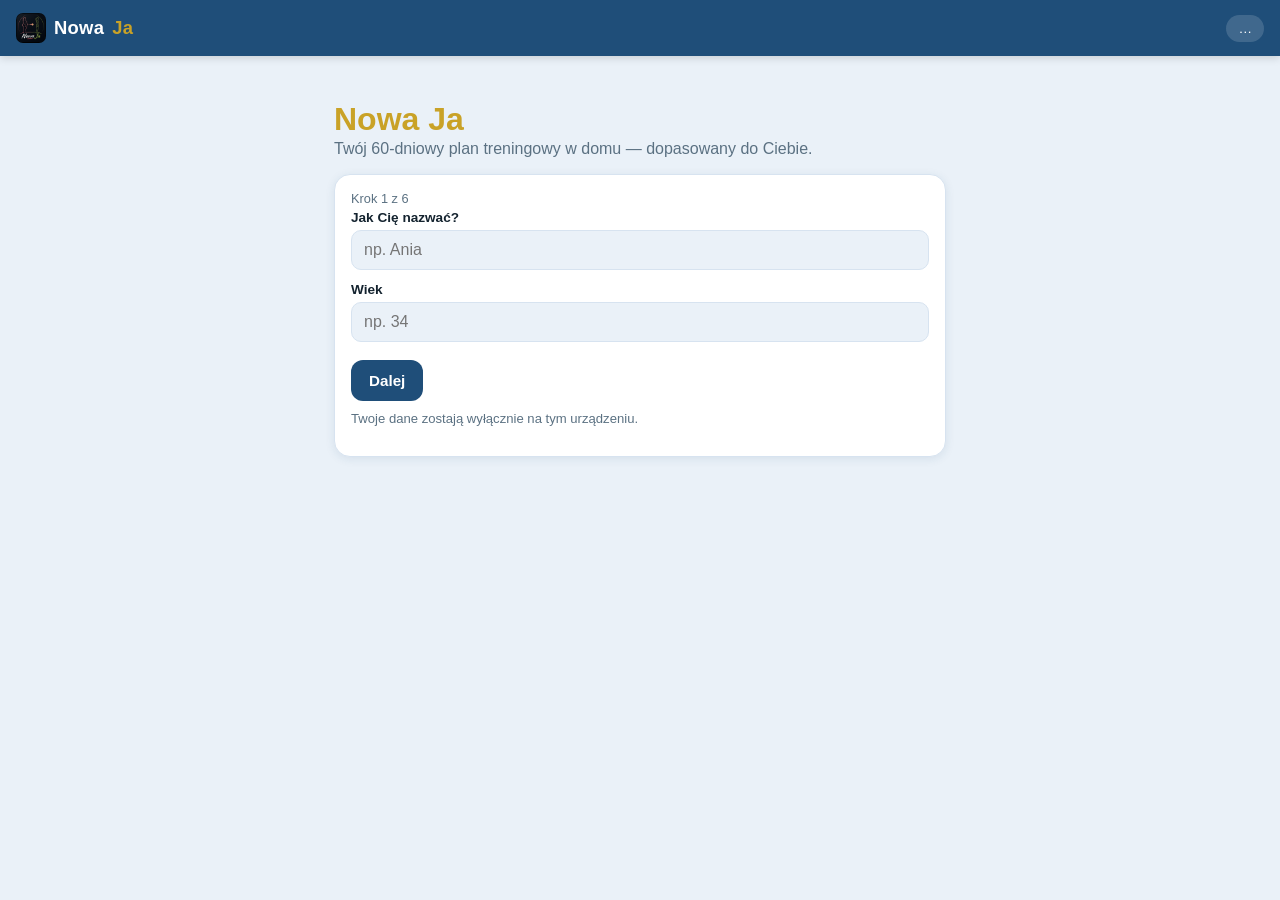
==== app.html @ 63089684 "Show the actual logo image in headers/footer, not just text The logo generated a few rounds ago only" ====
<!DOCTYPE html>
<html lang="pl">
<head>
<meta charset="UTF-8">
<meta name="viewport" content="width=device-width, initial-scale=1, viewport-fit=cover, maximum-scale=1">
<script async src="https://pagead2.googlesyndication.com/pagead/js/adsbygoogle.js?client=ca-pub-1199802338847388" crossorigin="anonymous"></script>
<title>Nowa Ja — 60-dniowy plan treningowy</title>
<meta name="description" content="Interaktywny 60-dniowy program treningowy w domu, z infografikami i wideo instruktażowym.">
<meta name="robots" content="noindex, follow">
<link rel="canonical" href="https://nowa-ja.vercel.app/">
<meta name="theme-color" content="#1F4E79">
<link rel="manifest" href="manifest.webmanifest">
<link rel="icon" type="image/png" sizes="32x32" href="icons/favicon-32.png">
<link rel="icon" type="image/png" sizes="192x192" href="icons/icon-192.png">
<link rel="apple-touch-icon" href="icons/apple-touch-icon.png">
<meta name="apple-mobile-web-app-capable" content="yes">
<meta name="apple-mobile-web-app-status-bar-style" content="black-translucent">
<meta name="apple-mobile-web-app-title" content="Nowa Ja">

<meta property="og:type" content="website">
<meta property="og:site_name" content="Nowa Ja">
<meta property="og:locale" content="pl_PL">
<meta property="og:url" content="https://nowa-ja.vercel.app/app.html">
<meta property="og:title" content="Nowa Ja — 60-dniowy plan treningowy">
<meta property="og:description" content="Interaktywny 60-dniowy program treningowy w domu, z infografikami i wideo instruktażowym.">
<meta property="og:image" content="https://nowa-ja.vercel.app/assets/og-image.png">
<meta property="og:image:width" content="1200">
<meta property="og:image:height" content="630">
<meta name="twitter:card" content="summary_large_image">
<meta name="twitter:image" content="https://nowa-ja.vercel.app/assets/og-image.png">

<link rel="stylesheet" href="css/styles.css">
</head>
<body>
<header id="app-header">
  <a href="#/today" class="brand"><img src="icons/icon-192.png" alt="" class="brand-logo">Nowa <span>Ja</span></a>
  <a href="#/settings" class="header-profile" id="active-profile-name">…</a>
</header>

<main id="app"></main>

<nav id="nav">
  <a href="#/today" data-route="today"><span class="nav-icon">🏠</span><span>Dziś</span></a>
  <a href="#/schedule" data-route="schedule"><span class="nav-icon">📅</span><span>Plan</span></a>
  <a href="#/library" data-route="library"><span class="nav-icon">📚</span><span>Ćwiczenia</span></a>
  <a href="#/progress" data-route="progress"><span class="nav-icon">📈</span><span>Postępy</span></a>
  <a href="#/more" data-route="more"><span class="nav-icon">⚙️</span><span>Więcej</span></a>
</nav>

<div id="timer-modal" class="modal-overlay" hidden>
  <div class="modal card timer-card">
    <p id="timer-label" class="muted"></p>
    <div id="timer-display">0:00</div>
    <button type="button" id="timer-close-btn" class="btn primary">Zamknij</button>
  </div>
</div>

<script src="js/media.js"></script>
<script src="js/store.js"></script>
<script src="js/voice.js"></script>
<script src="js/music.js"></script>
<script src="js/workout.js"></script>
<script src="data/content.js"></script>
<script src="js/app.js"></script>
<script>
  window.va = window.va || function () { (window.vaq = window.vaq || []).push(arguments); };
</script>
<script defer src="/_vercel/insights/script.js"></script>
</body>
</html>
---- css/styles.css ----
:root {
  --navy: #1F4E79;
  --navy-dark: #163a5c;
  --gold: #C9A227;
  --bg: #EAF1F8;
  --surface: #ffffff;
  --border: #D7E3F0;
  --text: #14232f;
  --text-muted: #5b7182;
  --danger: #c0392b;
  --success: #2f8f4e;
  --radius: 16px;
  --shadow: 0 2px 10px rgba(31, 78, 121, 0.10);
  color-scheme: light;
}

[data-theme="dark"] {
  --bg: #0f1a24;
  --surface: #16232f;
  --border: #223244;
  --text: #eaf1f8;
  --text-muted: #9db1c2;
  --navy: #4d8fc7;
  --navy-dark: #6ea8d8;
  --shadow: 0 2px 10px rgba(0, 0, 0, 0.35);
  color-scheme: dark;
}

@media (prefers-color-scheme: dark) {
  [data-theme="auto"] {
    --bg: #0f1a24;
    --surface: #16232f;
    --border: #223244;
    --text: #eaf1f8;
    --text-muted: #9db1c2;
    --navy: #4d8fc7;
    --navy-dark: #6ea8d8;
    --shadow: 0 2px 10px rgba(0, 0, 0, 0.35);
    color-scheme: dark;
  }
}

* { box-sizing: border-box; }
[hidden] { display: none !important; }

html, body {
  margin: 0;
  padding: 0;
  background: var(--bg);
  color: var(--text);
  font-family: -apple-system, BlinkMacSystemFont, "Segoe UI", Roboto, Inter, sans-serif;
  -webkit-tap-highlight-color: transparent;
  max-width: 100%;
  overflow-x: hidden;
}

body {
  padding-top: calc(56px + env(safe-area-inset-top));
  padding-bottom: calc(64px + env(safe-area-inset-bottom));
  min-height: 100vh;
}

a { color: inherit; text-decoration: none; }

#app-header {
  position: fixed;
  top: 0; left: 0; right: 0;
  height: calc(56px + env(safe-area-inset-top));
  padding-top: env(safe-area-inset-top);
  background: var(--navy);
  color: #fff;
  display: flex;
  align-items: center;
  justify-content: space-between;
  padding-left: 16px;
  padding-right: 16px;
  z-index: 20;
  box-shadow: 0 2px 8px rgba(0,0,0,0.15);
}

.brand { display: inline-flex; align-items: center; gap: 8px; font-weight: 800; font-size: 1.15rem; letter-spacing: 0.3px; }
.brand span { color: var(--gold); }
.brand-logo { width: 30px; height: 30px; border-radius: 7px; display: block; }

.header-profile {
  font-size: 0.85rem;
  background: rgba(255,255,255,0.15);
  padding: 6px 12px;
  border-radius: 999px;
  max-width: 40vw;
  overflow: hidden;
  text-overflow: ellipsis;
  white-space: nowrap;
}

#app {
  max-width: 640px;
  margin: 0 auto;
  padding: 14px 14px 24px;
}

#nav {
  position: fixed;
  bottom: 0; left: 0; right: 0;
  height: calc(64px + env(safe-area-inset-bottom));
  padding-bottom: env(safe-area-inset-bottom);
  background: var(--surface);
  border-top: 1px solid var(--border);
  display: flex;
  z-index: 20;
}

#nav a {
  flex: 1;
  min-width: 0;
  display: flex;
  flex-direction: column;
  align-items: center;
  justify-content: center;
  gap: 2px;
  font-size: 0.7rem;
  color: var(--text-muted);
}

#nav a.active { color: var(--navy); font-weight: 700; }
[data-theme="dark"] #nav a.active,
[data-theme="auto"] #nav a.active { color: var(--gold); }
.nav-icon { font-size: 1.25rem; }

.card {
  background: var(--surface);
  border: 1px solid var(--border);
  border-radius: var(--radius);
  padding: 16px;
  margin-bottom: 14px;
  box-shadow: var(--shadow);
}

.card h2, .card h3 { margin-top: 0; }
.page-title { margin: 6px 0 14px; }

.hero h2 { margin: 8px 0 4px; }
.hero-top { display: flex; gap: 8px; flex-wrap: wrap; margin-bottom: 6px; }

.pill {
  display: inline-block;
  background: var(--navy);
  color: #fff;
  font-size: 0.72rem;
  font-weight: 700;
  padding: 4px 10px;
  border-radius: 999px;
}

.pill-outline {
  background: transparent;
  border: 1px solid var(--navy);
  color: var(--navy);
}
[data-theme="dark"] .pill-outline, [data-theme="auto"] .pill-outline { color: var(--gold); border-color: var(--gold); }

.muted { color: var(--text-muted); }
.small { font-size: 0.82rem; }
.tight { margin: 4px 0; padding-left: 18px; }

.done-badge { color: var(--success); font-weight: 700; margin: 8px 0; }

.btn {
  display: inline-flex;
  align-items: center;
  justify-content: center;
  gap: 6px;
  border: none;
  border-radius: 12px;
  padding: 12px 18px;
  font-size: 0.95rem;
  font-weight: 700;
  cursor: pointer;
  background: var(--border);
  color: var(--text);
}
.btn.primary { background: var(--navy); color: #fff; }
.btn.secondary { background: var(--gold); color: #2a2205; }
.btn.ghost { background: transparent; border: 1px solid var(--border); }
.btn.danger { background: var(--danger); color: #fff; }
.btn.small { padding: 8px 14px; font-size: 0.85rem; }
.btn.tiny { padding: 5px 10px; font-size: 0.75rem; }
.btn.big { width: 100%; padding: 14px; font-size: 1.05rem; margin-top: 10px; }
.btn-row { display: flex; gap: 10px; flex-wrap: wrap; }

.sticky-bottom { position: sticky; bottom: calc(76px + env(safe-area-inset-bottom)); width: 100%; margin-top: 6px; }

.link { color: var(--navy); font-weight: 600; }
[data-theme="dark"] .link, [data-theme="auto"] .link { color: var(--gold); }
.back { display: inline-block; margin-bottom: 10px; }

.progress-mini-row { display: flex; align-items: center; gap: 10px; margin-bottom: 6px; }
.progress-bar { flex: 1; height: 10px; border-radius: 999px; background: var(--border); overflow: hidden; }
.progress-bar-fill { height: 100%; background: linear-gradient(90deg, var(--navy), var(--gold)); }

.quick-links { display: grid; grid-template-columns: repeat(3, 1fr); gap: 10px; margin-top: 4px; }
.quick-link {
  background: var(--surface);
  border: 1px solid var(--border);
  border-radius: var(--radius);
  padding: 14px 6px;
  text-align: center;
  font-size: 0.78rem;
  font-weight: 600;
  box-shadow: var(--shadow);
  min-width: 0;
  overflow-wrap: break-word;
}
.qi { display: block; font-size: 1.4rem; margin-bottom: 4px; }

.onboard { padding-top: 10px; }
.onboard h1 { color: var(--navy); margin-bottom: 2px; }
[data-theme="dark"] .onboard h1, [data-theme="auto"] .onboard h1 { color: var(--gold); }
.tagline { color: var(--text-muted); margin-top: 0; }

.form label { display: block; font-size: 0.85rem; font-weight: 600; margin-bottom: 12px; }
.form input, .form select { width: 100%; margin-top: 5px; padding: 10px 12px; border-radius: 10px; border: 1px solid var(--border); background: var(--bg); color: var(--text); font-size: 1rem; }
.row2 { display: grid; grid-template-columns: 1fr 1fr; gap: 10px; }
.form-inline { display: flex; gap: 8px; align-items: center; margin-bottom: 10px; }
.form-inline input { padding: 9px 10px; border-radius: 10px; border: 1px solid var(--border); background: var(--bg); color: var(--text); }
.form-inline input[type=number] { width: 90px; }

/* Chip-styled radio/checkbox groups (onboarding): native input hidden, label is the visible chip. */
.chip-choice { display: inline-flex; }
.chip-choice input { position: absolute; opacity: 0; width: 1px; height: 1px; }
.chip-choice label {
  border: 1px solid var(--navy);
  background: transparent;
  color: var(--navy);
  border-radius: 999px;
  padding: 8px 14px;
  font-size: 0.85rem;
  font-weight: 600;
  cursor: pointer;
  display: inline-block;
  -webkit-user-select: none;
  user-select: none;
}
[data-theme="dark"] .chip-choice label, [data-theme="auto"] .chip-choice label { border-color: var(--gold); color: var(--gold); }
.chip-choice input:checked + label { background: var(--navy); color: #fff; }
[data-theme="dark"] .chip-choice input:checked + label, [data-theme="auto"] .chip-choice input:checked + label { background: var(--gold); color: #2a2205; }
.chip-choice input:focus-visible + label { outline: 2px solid var(--navy); outline-offset: 2px; }
.chip-group { display: flex; flex-wrap: wrap; gap: 8px; margin: 6px 0 4px; }

.onboard-step-label { font-size: 0.8rem; color: var(--text-muted); margin-bottom: 4px; }
.onboard-field-label { font-weight: 700; font-size: 0.9rem; margin: 14px 0 2px; display: block; }
.onboard-nav { display: flex; justify-content: space-between; gap: 10px; margin-top: 18px; }
.consent-box { border-left: 4px solid var(--gold); background: var(--bg); border-radius: 10px; padding: 14px; margin: 10px 0; }

/* Workout ("Trening teraz") full-screen mode */
.workout-root { display: flex; flex-direction: column; min-height: calc(100vh - 56px - env(safe-area-inset-top)); padding: 6px 4px 20px; }
.workout-header { display: flex; align-items: center; justify-content: space-between; padding: 6px 4px 12px; }
.workout-header-actions { display: flex; gap: 8px; }
.icon-btn { background: var(--surface); border: 1px solid var(--border); border-radius: 999px; width: 40px; height: 40px; font-size: 1.1rem; cursor: pointer; color: var(--text); }
.workout-track-label { text-align: center; margin: -4px 0 6px; cursor: pointer; }
.workout-center { flex: 1; display: flex; flex-direction: column; align-items: center; justify-content: center; text-align: center; padding: 20px 10px; }
.workout-step-label { font-weight: 800; font-size: 1.1rem; letter-spacing: 0.5px; margin: 0; }
.workout-exercise-name { margin: 10px 0 20px; font-size: 1.6rem; }
.workout-timer { font-size: 4.4rem; font-weight: 800; color: var(--navy); font-variant-numeric: tabular-nums; line-height: 1; }
[data-theme="dark"] .workout-timer, [data-theme="auto"] .workout-timer { color: var(--gold); }
.workout-rest-label { font-weight: 700; color: var(--navy); font-size: 1.1rem; margin-bottom: 8px; }
[data-theme="dark"] .workout-rest-label, [data-theme="auto"] .workout-rest-label { color: var(--gold); }
.workout-reps { font-size: 2rem; font-weight: 800; margin: 0; }
.workout-set-label { font-weight: 700; margin-top: 16px; }
.workout-controls { display: flex; flex-direction: column; gap: 10px; padding: 0 6px; }
.pain-report-link {
  background: none; border: none; color: var(--text-muted); font-size: 0.8rem;
  text-align: center; padding: 6px; cursor: pointer; text-decoration: underline;
}
.pain-report-link:disabled { text-decoration: none; opacity: 0.7; cursor: default; }
.pain-suggestion {
  display: flex; flex-direction: column; gap: 8px; align-items: center;
  background: var(--bg); border: 1px solid var(--gold); border-radius: 10px;
  padding: 10px 14px; margin-bottom: 16px; font-size: 0.85rem; text-align: center;
}
.btn.ghost.active { background: var(--navy); color: #fff; }

/* Simple on/off switch (reminders, voice narrator toggles) */
.switch { position: relative; display: inline-block; width: 44px; height: 26px; flex-shrink: 0; }
.switch input { position: absolute; opacity: 0; width: 100%; height: 100%; margin: 0; cursor: pointer; z-index: 1; }
.switch-track { position: absolute; inset: 0; background: var(--border); border-radius: 999px; transition: background 0.15s; }
.switch-track::after { content: ''; position: absolute; top: 3px; left: 3px; width: 20px; height: 20px; border-radius: 50%; background: #fff; box-shadow: 0 1px 2px rgba(0,0,0,0.3); transition: transform 0.15s; }
.switch input:checked + .switch-track { background: var(--navy); }
[data-theme="dark"] .switch input:checked + .switch-track, [data-theme="auto"] .switch input:checked + .switch-track { background: var(--gold); }
.switch input:checked + .switch-track::after { transform: translateX(18px); }

.reminder-banner {
  position: fixed;
  top: calc(56px + env(safe-area-inset-top) + 10px);
  left: 14px; right: 14px;
  z-index: 30;
  background: var(--navy);
  color: #fff;
  border-radius: 12px;
  padding: 12px 14px;
  display: flex;
  align-items: center;
  justify-content: space-between;
  gap: 10px;
  box-shadow: 0 4px 16px rgba(0,0,0,0.25);
  font-size: 0.88rem;
}
.reminder-banner button { background: transparent; border: none; color: #fff; font-size: 1rem; cursor: pointer; }

.install-banner {
  position: fixed;
  left: 14px; right: 14px;
  bottom: calc(64px + env(safe-area-inset-bottom) + 10px);
  z-index: 30;
  background: var(--surface);
  border: 1px solid var(--border);
  color: var(--text);
  border-radius: 12px;
  padding: 12px 14px;
  display: flex;
  align-items: center;
  justify-content: space-between;
  gap: 10px;
  box-shadow: 0 4px 16px rgba(0,0,0,0.25);
  font-size: 0.85rem;
}
.install-banner-actions { display: flex; align-items: center; gap: 6px; flex-shrink: 0; }
.install-banner .icon-btn { width: 30px; height: 30px; font-size: 0.9rem; }

/* Zdjęcia sylwetki + suwak porównania przed/po */
.photo-grid { display: grid; grid-template-columns: repeat(3, 1fr); gap: 8px; }
.photo-thumb { position: relative; aspect-ratio: 3/4; border-radius: 10px; overflow: hidden; background: var(--bg); }
.photo-thumb img { width: 100%; height: 100%; object-fit: cover; display: block; }
.photo-thumb-date {
  position: absolute; left: 4px; bottom: 4px; background: rgba(0,0,0,0.6); color: #fff;
  font-size: 0.62rem; padding: 2px 5px; border-radius: 6px;
}
.photo-thumb-remove {
  position: absolute; top: 4px; right: 4px; width: 20px; height: 20px; border-radius: 50%;
  background: rgba(0,0,0,0.6); color: #fff; border: none; font-size: 0.7rem; cursor: pointer;
  display: flex; align-items: center; justify-content: center;
}

.compare-slider {
  position: relative; width: 100%; aspect-ratio: 3/4; max-height: 420px;
  border-radius: 12px; overflow: hidden; background: var(--bg);
  -webkit-user-select: none; user-select: none;
}
.compare-img-back, .compare-img-front { width: 100%; height: 100%; object-fit: cover; display: block; }
.compare-img-back { position: absolute; inset: 0; }
.compare-img-front-wrap { position: absolute; inset: 0; width: 50%; overflow: hidden; border-right: 2px solid #fff; }
.compare-img-front-wrap img { width: 100%; height: 100%; object-fit: cover; }
.compare-handle {
  position: absolute; top: 50%; left: 50%; width: 34px; height: 34px; border-radius: 50%;
  background: #fff; transform: translate(-50%, -50%); box-shadow: 0 2px 8px rgba(0,0,0,0.3);
  pointer-events: none; display: flex; align-items: center; justify-content: center;
}
.compare-handle::before { content: '↔'; font-size: 1rem; color: var(--navy); }

.exercise-list { list-style: none; margin: 0 0 14px; padding: 0; }
.exercise-row {
  display: flex;
  align-items: center;
  gap: 8px;
  background: var(--surface);
  border: 1px solid var(--border);
  border-radius: 12px;
  margin-bottom: 8px;
  padding: 4px 10px 4px 4px;
  box-shadow: var(--shadow);
}
.exercise-row.checked { opacity: 0.6; }
.exercise-row.checked .ex-name { text-decoration: line-through; }

.check { position: relative; width: 40px; height: 40px; display: flex; align-items: center; justify-content: center; flex-shrink: 0; }
.check input { position: absolute; opacity: 0; width: 40px; height: 40px; margin: 0; cursor: pointer; }
.checkmark { width: 22px; height: 22px; border-radius: 7px; border: 2px solid var(--navy); display: block; }
.check input:checked + .checkmark { background: var(--navy); position: relative; }
.check input:checked + .checkmark::after { content: '✓'; color: #fff; position: absolute; inset: 0; display: flex; align-items: center; justify-content: center; font-size: 14px; }

.exercise-row-body { flex: 1; display: flex; align-items: center; gap: 10px; padding: 10px 4px; min-width: 0; }
.ex-num { background: var(--bg); border-radius: 8px; min-width: 24px; text-align: center; font-weight: 700; font-size: 0.8rem; padding: 3px 6px; }
.ex-info { flex: 1; min-width: 0; display: flex; flex-direction: column; }
.ex-name { font-weight: 600; overflow: hidden; text-overflow: ellipsis; white-space: nowrap; }
.ex-reps { font-size: 0.78rem; }
.chev { color: var(--text-muted); font-size: 1.3rem; }

.rest-card { text-align: center; }

.timer-row { display: flex; gap: 8px; flex-wrap: wrap; margin-top: 8px; }
.chip {
  border: 1px solid var(--navy);
  background: transparent;
  color: var(--navy);
  border-radius: 999px;
  padding: 7px 13px;
  font-size: 0.82rem;
  font-weight: 600;
  cursor: pointer;
}
[data-theme="dark"] .chip, [data-theme="auto"] .chip { border-color: var(--gold); color: var(--gold); }
.chip.active { background: var(--navy); color: #fff; }
[data-theme="dark"] .chip.active, [data-theme="auto"] .chip.active { background: var(--gold); color: #2a2205; }
.chip-row { display: flex; gap: 8px; flex-wrap: wrap; margin-top: 8px; }

.details-warmup summary { cursor: pointer; font-weight: 700; }

.media-card h3 { margin-bottom: 8px; }
.media-slot {
  aspect-ratio: 4 / 3;
  border-radius: 12px;
  overflow: hidden;
  background: var(--bg);
  display: flex;
  align-items: center;
  justify-content: center;
  border: 1px dashed var(--border);
}
.media-slot img, .media-slot video { width: 100%; height: 100%; object-fit: cover; }
.media-placeholder { color: var(--text-muted); font-size: 0.85rem; text-align: center; padding: 12px; }
.media-actions { display: flex; gap: 8px; margin-top: 10px; flex-wrap: wrap; }

.safety-card { border-left: 4px solid var(--gold); }

.reps-table { width: 100%; border-collapse: collapse; }
.reps-table td { padding: 8px 4px; border-bottom: 1px solid var(--border); }
.reps-table td:first-child { font-weight: 700; width: 40%; }

.prompt-block { margin-top: 10px; }
.prompt-head { display: flex; justify-content: space-between; align-items: center; margin-bottom: 4px; }
.prompt-text {
  white-space: pre-wrap;
  background: var(--bg);
  border-radius: 10px;
  padding: 10px;
  font-size: 0.75rem;
  max-height: 160px;
  overflow-y: auto;
  border: 1px solid var(--border);
}

.schedule-list { display: flex; flex-direction: column; gap: 6px; margin-top: 8px; }
.schedule-row {
  display: flex;
  align-items: center;
  gap: 10px;
  padding: 9px 10px;
  border-radius: 10px;
  background: var(--bg);
}
.schedule-row.done { opacity: 0.55; }
.sched-day { font-weight: 700; width: 26px; text-align: center; }
.sched-type {
  width: 26px; height: 26px; border-radius: 8px;
  display: flex; align-items: center; justify-content: center;
  font-weight: 800; font-size: 0.75rem; color: #fff; flex-shrink: 0;
}
.type-A { background: #3a7bd5; }
.type-B { background: #2f8f4e; }
.type-C { background: #c0392b; }
.type-D { background: #8e6fce; }
.type-E { background: var(--gold); color: #2a2205; }
.type-F { background: #d2691e; }
.type-R { background: #8a99a6; }
.sched-label { flex: 1; font-size: 0.85rem; overflow: hidden; text-overflow: ellipsis; white-space: nowrap; }
.sched-check { color: var(--success); font-weight: 800; }

.lib-filters { margin-bottom: 12px; }
.lib-filters input[type=search] {
  width: 100%; padding: 11px 14px; border-radius: 12px;
  border: 1px solid var(--border); background: var(--surface); color: var(--text);
  font-size: 0.95rem; margin-bottom: 10px;
}
.lib-grid { display: grid; grid-template-columns: 1fr 1fr; gap: 10px; }
.lib-card {
  background: var(--surface); border: 1px solid var(--border); border-radius: 12px;
  padding: 12px; display: flex; flex-direction: column; gap: 4px; box-shadow: var(--shadow);
  min-width: 0; overflow-wrap: break-word;
}
.lib-code {
  align-self: flex-start; font-size: 0.7rem; font-weight: 800; color: #fff;
  padding: 2px 8px; border-radius: 999px;
}
.group-A { background: #3a7bd5; }
.group-B { background: #2f8f4e; }
.group-C { background: #c0392b; }
.group-D { background: #8e6fce; }
.lib-name { font-weight: 600; font-size: 0.88rem; }
.lib-muscle { font-size: 0.75rem; }

.profile-header-card { display: flex; align-items: center; gap: 14px; }
.profile-avatar {
  width: 56px; height: 56px; border-radius: 50%; flex-shrink: 0;
  background: linear-gradient(135deg, var(--navy), var(--gold));
  color: #fff; font-size: 1.4rem; font-weight: 800;
  display: flex; align-items: center; justify-content: center;
}
.profile-header-info { min-width: 0; }
.profile-stats-row { display: flex; justify-content: space-around; text-align: center; }
.profile-stat { display: flex; flex-direction: column; gap: 2px; }
.profile-stat strong { font-size: 1.4rem; color: var(--navy); }
[data-theme="dark"] .profile-stat strong, [data-theme="auto"] .profile-stat strong { color: var(--gold); }
.profile-stat span { font-size: 0.72rem; color: var(--text-muted); }

.week-summary-grid { display: grid; grid-template-columns: repeat(4, 1fr); gap: 8px; text-align: center; }
.week-summary-stat { display: flex; flex-direction: column; gap: 2px; }
.week-summary-stat strong { font-size: 1.3rem; color: var(--navy); }
[data-theme="dark"] .week-summary-stat strong, [data-theme="auto"] .week-summary-stat strong { color: var(--gold); }
.week-summary-stat span { font-size: 0.68rem; color: var(--text-muted); line-height: 1.2; }

.profile-list { list-style: none; padding: 0; margin: 0 0 10px; }
.profile-list li { display: flex; justify-content: space-between; align-items: center; padding: 8px 0; border-bottom: 1px solid var(--border); }
.profile-actions { display: flex; gap: 6px; align-items: center; }

.list-link { display: flex; align-items: center; gap: 10px; font-weight: 700; font-size: 1rem; }

.log-list { list-style: none; padding: 0; margin: 10px 0 0; font-size: 0.85rem; }
.log-list li { padding: 6px 0; border-bottom: 1px solid var(--border); }

.sparkline { width: 100%; height: 60px; color: var(--navy); }
[data-theme="dark"] .sparkline, [data-theme="auto"] .sparkline { color: var(--gold); }

.empty-state { text-align: center; padding: 40px 20px; }

.modal-overlay {
  position: fixed; inset: 0; background: rgba(0,0,0,0.55);
  display: flex; align-items: center; justify-content: center; z-index: 50; padding: 20px;
}
.modal-overlay[hidden] { display: none; }
.modal { width: 100%; max-width: 420px; max-height: 90vh; overflow-y: auto; }
.timer-card { text-align: center; }
#timer-display { font-size: 3.2rem; font-weight: 800; color: var(--navy); margin: 10px 0 18px; font-variant-numeric: tabular-nums; }
[data-theme="dark"] #timer-display, [data-theme="auto"] #timer-display { color: var(--gold); }

@media (min-width: 480px) {
  .lib-grid { grid-template-columns: 1fr 1fr 1fr; }
}

/* ---------- Constraint panel ("mało czasu / ból / brak sprzętu") ---------- */
.constraint-panel { padding: 10px 16px; }
.constraint-panel summary { cursor: pointer; font-weight: 700; padding: 6px 0; list-style: none; display: flex; align-items: center; gap: 8px; }
.constraint-panel summary::-webkit-details-marker { display: none; }
.constraint-panel summary::before { content: '⚙️'; font-size: 1rem; }
.constraint-panel[open] summary { margin-bottom: 4px; }
.constraint-panel #constraint-text-input {
  padding: 10px 12px; border-radius: 10px; border: 1px solid var(--border);
  background: var(--bg); color: var(--text); font-size: 0.9rem;
}

/* ---------- Badge toast ---------- */
.badge-toast {
  position: fixed; left: 50%; bottom: 90px; transform: translateX(-50%) translateY(12px);
  background: var(--surface); border: 1px solid var(--gold); border-radius: 14px;
  box-shadow: var(--shadow); padding: 12px 16px; z-index: 60; max-width: 340px; width: calc(100% - 32px);
  opacity: 0; transition: opacity 0.25s ease-out, transform 0.25s ease-out;
}
.badge-toast.show { opacity: 1; transform: translateX(-50%) translateY(0); }
.badge-toast-row { display: flex; align-items: center; gap: 10px; padding: 4px 0; }
.badge-toast-icon { font-size: 1.6rem; flex-shrink: 0; }
.badge-toast-row strong { display: block; font-size: 0.88rem; }
.badge-toast-row span { display: block; font-size: 0.76rem; color: var(--text-muted); }

/* ---------- Badges grid (Postępy) ---------- */
.badge-grid { display: grid; grid-template-columns: repeat(auto-fill, minmax(78px, 1fr)); gap: 10px; margin-top: 10px; }
.badge-item { text-align: center; padding: 10px 4px; border-radius: 12px; background: var(--bg); opacity: 0.4; }
.badge-item.earned { opacity: 1; background: linear-gradient(160deg, rgba(201,162,39,0.15), transparent); }
.badge-item-icon { font-size: 1.6rem; }
.badge-item-name { font-size: 0.68rem; margin-top: 4px; color: var(--text-muted); line-height: 1.2; }
.badge-item.earned .badge-item-name { color: var(--text); font-weight: 600; }

/* ---------- Readiness / difficulty suggestion cards ---------- */
.readiness-score { display: flex; align-items: baseline; gap: 6px; margin: 4px 0 8px; }
.readiness-score strong { font-size: 2.2rem; color: var(--navy); line-height: 1; }
[data-theme="dark"] .readiness-score strong, [data-theme="auto"] .readiness-score strong { color: var(--gold); }
.readiness-score span { color: var(--text-muted); font-size: 0.85rem; }
.readiness-inputs { display: flex; flex-direction: column; gap: 8px; margin-top: 10px; }
.readiness-input-row { display: flex; align-items: center; gap: 8px; }
.readiness-input-row label { font-size: 0.82rem; color: var(--text-muted); min-width: 78px; }
.readiness-input-row .chip-row { margin-top: 0; }
.suggestion-card { border-left: 4px solid var(--gold); }
.suggestion-card .btn { margin-top: 8px; }

/* ---------- Calendar (Plan) ---------- */
.cal-header { display: flex; align-items: center; justify-content: space-between; margin-bottom: 10px; }
.cal-header strong { text-transform: capitalize; }
.cal-grid { display: grid; grid-template-columns: repeat(7, 1fr); gap: 4px; }
.cal-weekdays { margin-bottom: 4px; text-align: center; font-size: 0.72rem; color: var(--text-muted); font-weight: 700; }
.cal-cell {
  aspect-ratio: 1; display: flex; flex-direction: column; align-items: center; justify-content: center;
  gap: 2px; border-radius: 10px; background: var(--bg); text-decoration: none; color: var(--text);
  font-size: 0.78rem;
}
.cal-cell.empty, .cal-cell.outside { background: none; color: var(--text-muted); opacity: 0.4; }
.cal-daynum { font-weight: 700; }
.cal-dot { font-size: 0.7rem; line-height: 1; }
.cal-cell.cal-done { background: rgba(47, 143, 78, 0.16); }
.cal-cell.cal-today { background: rgba(31, 78, 121, 0.16); outline: 2px solid var(--navy); }
[data-theme="dark"] .cal-cell.cal-today, [data-theme="auto"] .cal-cell.cal-today { outline-color: var(--gold); }
.cal-cell.cal-missed { background: rgba(192, 57, 43, 0.14); }
.cal-cell.cal-future { background: var(--bg); }
.cal-legend { display: flex; flex-wrap: wrap; gap: 10px; margin-top: 12px; font-size: 0.72rem; color: var(--text-muted); }
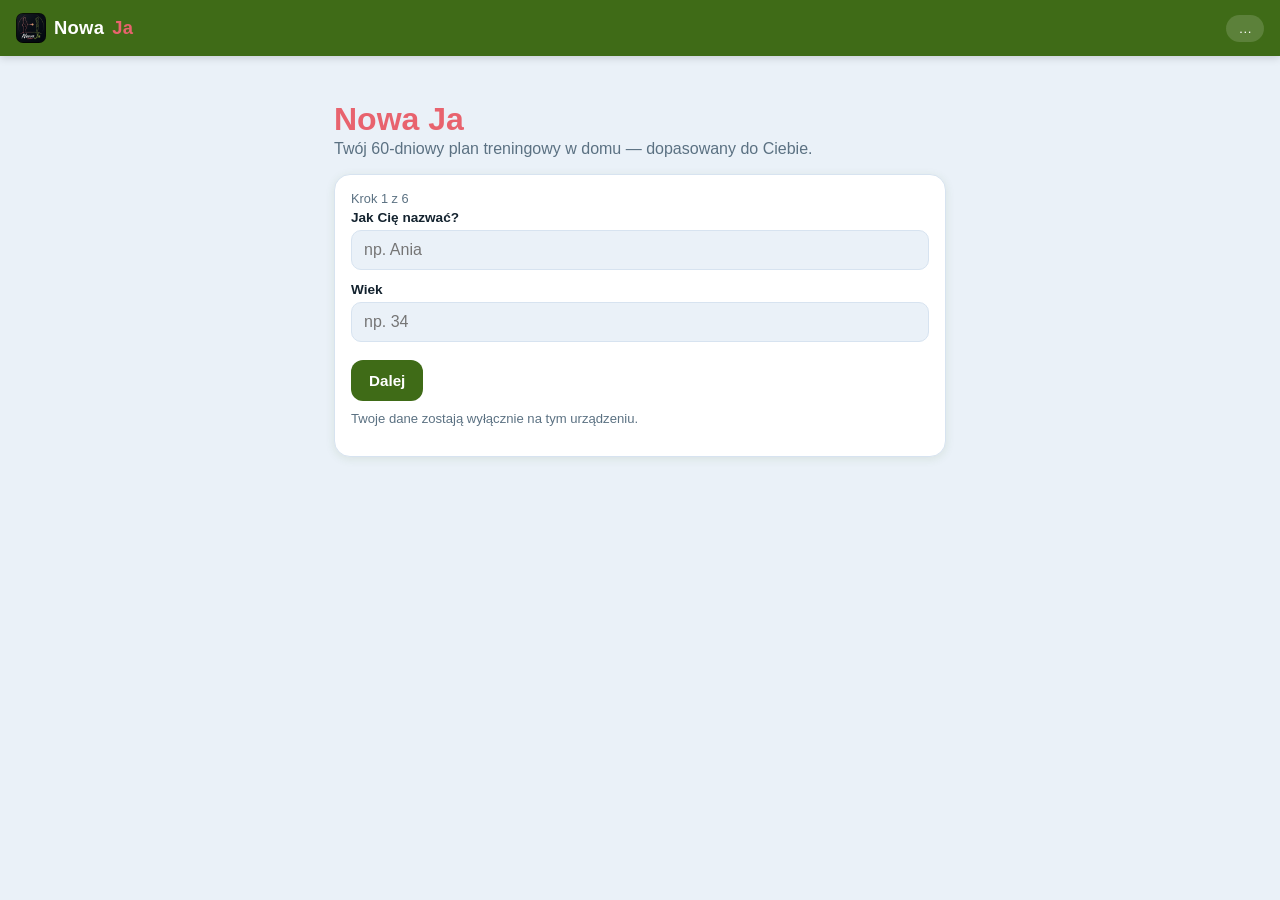
==== commit 338b0bb4: "Re-theme the whole app to the logo's actual colors (green/coral, not navy/gold) Sampled logo.png dir" ====
--- a/app.html
+++ b/app.html
@@ -8,7 +8,7 @@
 <meta name="description" content="Interaktywny 60-dniowy program treningowy w domu, z infografikami i wideo instruktażowym.">
 <meta name="robots" content="noindex, follow">
 <link rel="canonical" href="https://nowa-ja.vercel.app/">
-<meta name="theme-color" content="#1F4E79">
+<meta name="theme-color" content="#3F6B17">
 <link rel="manifest" href="manifest.webmanifest">
 <link rel="icon" type="image/png" sizes="32x32" href="icons/favicon-32.png">
 <link rel="icon" type="image/png" sizes="192x192" href="icons/icon-192.png">
--- a/css/styles.css
+++ b/css/styles.css
@@ -1,7 +1,12 @@
 :root {
-  --navy: #1F4E79;
-  --navy-dark: #163a5c;
-  --gold: #C9A227;
+  /* Sampled from logo.png: forest green (the "after" silhouette + "Ja" wordmark)
+     stands in for the old navy blue, coral-red (the "before" silhouette + arrow)
+     stands in for the old gold — same primary/accent roles, colors now actually
+     come from the app's own logo. Contrast re-verified against every surface
+     these replaced (see PROPOZYCJA-DODATKOWYCH-CWICZEN.md sibling notes / commit). */
+  --navy: #3F6B17;
+  --navy-dark: #345812;
+  --gold: #E8636E;
   --bg: #EAF1F8;
   --surface: #ffffff;
   --border: #D7E3F0;
@@ -10,7 +15,7 @@
   --danger: #c0392b;
   --success: #2f8f4e;
   --radius: 16px;
-  --shadow: 0 2px 10px rgba(31, 78, 121, 0.10);
+  --shadow: 0 2px 10px rgba(63, 107, 23, 0.10);
   color-scheme: light;
 }
 
@@ -20,8 +25,8 @@
   --border: #223244;
   --text: #eaf1f8;
   --text-muted: #9db1c2;
-  --navy: #4d8fc7;
-  --navy-dark: #6ea8d8;
+  --navy: #9AC94A;
+  --navy-dark: #ABDA5D;
   --shadow: 0 2px 10px rgba(0, 0, 0, 0.35);
   color-scheme: dark;
 }
@@ -33,8 +38,8 @@
     --border: #223244;
     --text: #eaf1f8;
     --text-muted: #9db1c2;
-    --navy: #4d8fc7;
-    --navy-dark: #6ea8d8;
+    --navy: #9AC94A;
+    --navy-dark: #ABDA5D;
     --shadow: 0 2px 10px rgba(0, 0, 0, 0.35);
     color-scheme: dark;
   }
@@ -180,7 +185,7 @@
   color: var(--text);
 }
 .btn.primary { background: var(--navy); color: #fff; }
-.btn.secondary { background: var(--gold); color: #2a2205; }
+.btn.secondary { background: var(--gold); color: #2A0A0E; }
 .btn.ghost { background: transparent; border: 1px solid var(--border); }
 .btn.danger { background: var(--danger); color: #fff; }
 .btn.small { padding: 8px 14px; font-size: 0.85rem; }
@@ -243,7 +248,7 @@
 }
 [data-theme="dark"] .chip-choice label, [data-theme="auto"] .chip-choice label { border-color: var(--gold); color: var(--gold); }
 .chip-choice input:checked + label { background: var(--navy); color: #fff; }
-[data-theme="dark"] .chip-choice input:checked + label, [data-theme="auto"] .chip-choice input:checked + label { background: var(--gold); color: #2a2205; }
+[data-theme="dark"] .chip-choice input:checked + label, [data-theme="auto"] .chip-choice input:checked + label { background: var(--gold); color: #2A0A0E; }
 .chip-choice input:focus-visible + label { outline: 2px solid var(--navy); outline-offset: 2px; }
 .chip-group { display: flex; flex-wrap: wrap; gap: 8px; margin: 6px 0 4px; }
 
@@ -400,7 +405,7 @@
 }
 [data-theme="dark"] .chip, [data-theme="auto"] .chip { border-color: var(--gold); color: var(--gold); }
 .chip.active { background: var(--navy); color: #fff; }
-[data-theme="dark"] .chip.active, [data-theme="auto"] .chip.active { background: var(--gold); color: #2a2205; }
+[data-theme="dark"] .chip.active, [data-theme="auto"] .chip.active { background: var(--gold); color: #2A0A0E; }
 .chip-row { display: flex; gap: 8px; flex-wrap: wrap; margin-top: 8px; }
 
 .details-warmup summary { cursor: pointer; font-weight: 700; }
@@ -459,7 +464,7 @@
 .type-B { background: #2f8f4e; }
 .type-C { background: #c0392b; }
 .type-D { background: #8e6fce; }
-.type-E { background: var(--gold); color: #2a2205; }
+.type-E { background: var(--gold); color: #2A0A0E; }
 .type-F { background: #d2691e; }
 .type-R { background: #8a99a6; }
 .sched-label { flex: 1; font-size: 0.85rem; overflow: hidden; text-overflow: ellipsis; white-space: nowrap; }
@@ -594,7 +599,7 @@
 .cal-daynum { font-weight: 700; }
 .cal-dot { font-size: 0.7rem; line-height: 1; }
 .cal-cell.cal-done { background: rgba(47, 143, 78, 0.16); }
-.cal-cell.cal-today { background: rgba(31, 78, 121, 0.16); outline: 2px solid var(--navy); }
+.cal-cell.cal-today { background: rgba(63, 107, 23, 0.16); outline: 2px solid var(--navy); }
 [data-theme="dark"] .cal-cell.cal-today, [data-theme="auto"] .cal-cell.cal-today { outline-color: var(--gold); }
 .cal-cell.cal-missed { background: rgba(192, 57, 43, 0.14); }
 .cal-cell.cal-future { background: var(--bg); }
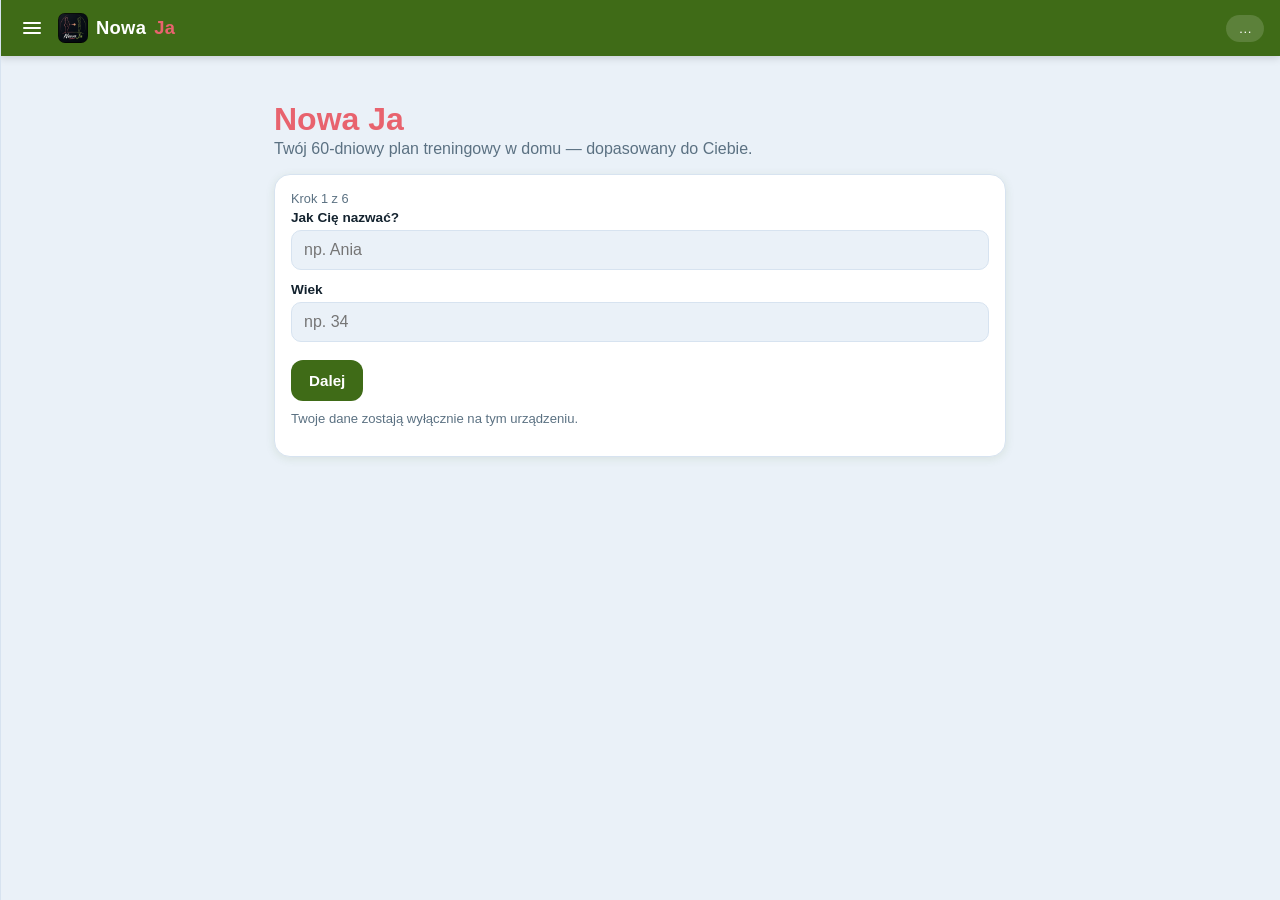
==== commit a01a514b: "Visual overhaul: prominent logo, sharper copy, video teaser, sidebar menu, dashboard hero, entrance " ====
--- a/app.html
+++ b/app.html
@@ -33,13 +33,37 @@
 </head>
 <body>
 <header id="app-header">
-  <a href="#/today" class="brand"><img src="icons/icon-192.png" alt="" class="brand-logo">Nowa <span>Ja</span></a>
+  <div class="header-left">
+    <button type="button" id="sidebar-toggle" class="icon-btn-plain" data-action="toggle-sidebar" aria-label="Menu" aria-expanded="false" aria-controls="sidebar">
+      <svg viewBox="0 0 24 24" fill="none" stroke="currentColor" stroke-width="2" stroke-linecap="round"><path d="M4 7h16M4 12h16M4 17h16"/></svg>
+    </button>
+    <a href="#/today" class="brand"><img src="icons/icon-192.png" alt="" class="brand-logo">Nowa <span>Ja</span></a>
+  </div>
   <a href="#/settings" class="header-profile" id="active-profile-name">…</a>
 </header>
 
+<div id="sidebar-overlay" class="sidebar-overlay" data-action="close-sidebar" hidden></div>
+<aside id="sidebar" class="sidebar" aria-label="Menu boczne" inert>
+  <div class="sidebar-profile">
+    <div class="sidebar-avatar" id="sidebar-avatar">?</div>
+    <div class="sidebar-profile-info">
+      <strong id="sidebar-name">…</strong>
+      <p class="muted small" id="sidebar-day">…</p>
+    </div>
+  </div>
+  <nav class="sidebar-nav" aria-label="Menu boczne — linki">
+    <a href="#/settings" data-action="close-sidebar">⚙️ Profil i ustawienia</a>
+    <a href="#/info" data-action="close-sidebar">🛡️ Bezpieczeństwo i informacje</a>
+    <a href="polityka-prywatnosci.html">🔒 Polityka prywatności</a>
+    <a href="regulamin.html">📄 Regulamin</a>
+    <a href="index.html">🏡 Strona główna</a>
+  </nav>
+  <p class="sidebar-footnote muted small">Twoje dane zostają wyłącznie na tym urządzeniu.</p>
+</aside>
+
 <main id="app"></main>
 
-<nav id="nav">
+<nav id="nav" aria-label="Nawigacja główna">
   <a href="#/today" data-route="today"><span class="nav-icon">🏠</span><span>Dziś</span></a>
   <a href="#/schedule" data-route="schedule"><span class="nav-icon">📅</span><span>Plan</span></a>
   <a href="#/library" data-route="library"><span class="nav-icon">📚</span><span>Ćwiczenia</span></a>
--- a/css/styles.css
+++ b/css/styles.css
@@ -83,9 +83,63 @@
   box-shadow: 0 2px 8px rgba(0,0,0,0.15);
 }
 
+.header-left { display: flex; align-items: center; gap: 10px; min-width: 0; }
 .brand { display: inline-flex; align-items: center; gap: 8px; font-weight: 800; font-size: 1.15rem; letter-spacing: 0.3px; }
 .brand span { color: var(--gold); }
 .brand-logo { width: 30px; height: 30px; border-radius: 7px; display: block; }
+
+.icon-btn-plain {
+  background: none; border: none; color: #fff; cursor: pointer;
+  padding: 4px; display: flex; align-items: center; justify-content: center;
+  border-radius: 8px; flex-shrink: 0;
+}
+.icon-btn-plain svg { width: 24px; height: 24px; }
+.icon-btn-plain:hover { background: rgba(255,255,255,0.12); }
+
+/* ---------- Sidebar drawer (hamburger menu) ---------- */
+.sidebar-overlay {
+  position: fixed; inset: 0; background: rgba(0,0,0,0.5);
+  z-index: 29; opacity: 0; transition: opacity 0.25s ease;
+}
+.sidebar-overlay[hidden] { display: block !important; pointer-events: none; opacity: 0; }
+.sidebar-overlay.show { opacity: 1; pointer-events: auto; }
+
+.sidebar {
+  position: fixed; top: 0; left: 0; bottom: 0;
+  width: min(300px, 84vw);
+  background: var(--surface);
+  z-index: 30;
+  transform: translateX(-100%);
+  transition: transform 0.28s cubic-bezier(.16,.8,.3,1);
+  display: flex; flex-direction: column;
+  padding: calc(20px + env(safe-area-inset-top)) 18px 20px;
+  box-shadow: 4px 0 24px rgba(0,0,0,0.2);
+  overflow-y: auto;
+}
+.sidebar.open { transform: translateX(0); }
+
+.sidebar-profile { display: flex; align-items: center; gap: 12px; margin-bottom: 22px; }
+.sidebar-avatar {
+  width: 48px; height: 48px; border-radius: 50%; flex-shrink: 0;
+  background: linear-gradient(135deg, var(--navy), var(--gold));
+  color: #fff; font-size: 1.2rem; font-weight: 800;
+  display: flex; align-items: center; justify-content: center;
+}
+.sidebar-profile-info { min-width: 0; }
+.sidebar-profile-info strong { display: block; font-size: 1.05rem; }
+
+.sidebar-nav { display: flex; flex-direction: column; gap: 2px; margin-bottom: auto; }
+.sidebar-nav a {
+  padding: 12px 10px; border-radius: 10px; font-weight: 600; font-size: 0.95rem;
+  color: var(--text);
+}
+.sidebar-nav a:hover { background: var(--bg); }
+
+.sidebar-footnote { margin-top: 18px; padding-top: 14px; border-top: 1px solid var(--border); }
+
+@media (min-width: 860px) {
+  .sidebar { box-shadow: 1px 0 0 var(--border); }
+}
 
 .header-profile {
   font-size: 0.85rem;
@@ -146,6 +200,28 @@
 
 .hero h2 { margin: 8px 0 4px; }
 .hero-top { display: flex; gap: 8px; flex-wrap: wrap; margin-bottom: 6px; }
+
+.hero.card {
+  background: linear-gradient(135deg, var(--navy) 0%, color-mix(in srgb, var(--navy) 55%, var(--gold)) 100%);
+  color: #fff;
+  border: none;
+  position: relative;
+  overflow: hidden;
+  padding-top: 20px;
+}
+.hero.card::after {
+  content: '';
+  position: absolute; top: -60px; right: -60px;
+  width: 200px; height: 200px; border-radius: 50%;
+  background: radial-gradient(circle, rgba(255,255,255,0.16), transparent 70%);
+  pointer-events: none;
+}
+.hero.card h2 { color: #fff; font-size: 1.5rem; }
+.hero.card .muted { color: rgba(255,255,255,0.8); }
+.hero.card .pill { background: rgba(255,255,255,0.22); }
+.hero.card .pill-outline { border-color: rgba(255,255,255,0.5); color: #fff; }
+.hero.card .btn.primary { background: #fff; color: var(--navy); box-shadow: 0 4px 14px rgba(0,0,0,0.18); }
+.hero.card .done-badge { color: #cdf7d8; }
 
 .pill {
   display: inline-block;
@@ -541,6 +617,26 @@
   .lib-grid { grid-template-columns: 1fr 1fr 1fr; }
 }
 
+/* ---------- Entrance animation for cards + gentle button feedback ---------- */
+@media (prefers-reduced-motion: no-preference) {
+  @keyframes cardIn { from { opacity: 0; transform: translateY(10px); } to { opacity: 1; transform: translateY(0); } }
+  #app > .card, #app > section.card, #app > .hero, #app > .quick-links, #app > .badge-toast {
+    animation: cardIn 0.35s cubic-bezier(.16,.8,.3,1) backwards;
+  }
+  #app > *:nth-child(1) { animation-delay: 0s; }
+  #app > *:nth-child(2) { animation-delay: 0.04s; }
+  #app > *:nth-child(3) { animation-delay: 0.08s; }
+  #app > *:nth-child(4) { animation-delay: 0.12s; }
+  #app > *:nth-child(5) { animation-delay: 0.16s; }
+  #app > *:nth-child(n+6) { animation-delay: 0.2s; }
+  .btn { transition: transform 0.12s ease; }
+  .btn:active { transform: scale(0.97); }
+}
+
+@media (min-width: 860px) {
+  #app { max-width: 760px; }
+}
+
 /* ---------- Constraint panel ("mało czasu / ból / brak sprzętu") ---------- */
 .constraint-panel { padding: 10px 16px; }
 .constraint-panel summary { cursor: pointer; font-weight: 700; padding: 6px 0; list-style: none; display: flex; align-items: center; gap: 8px; }
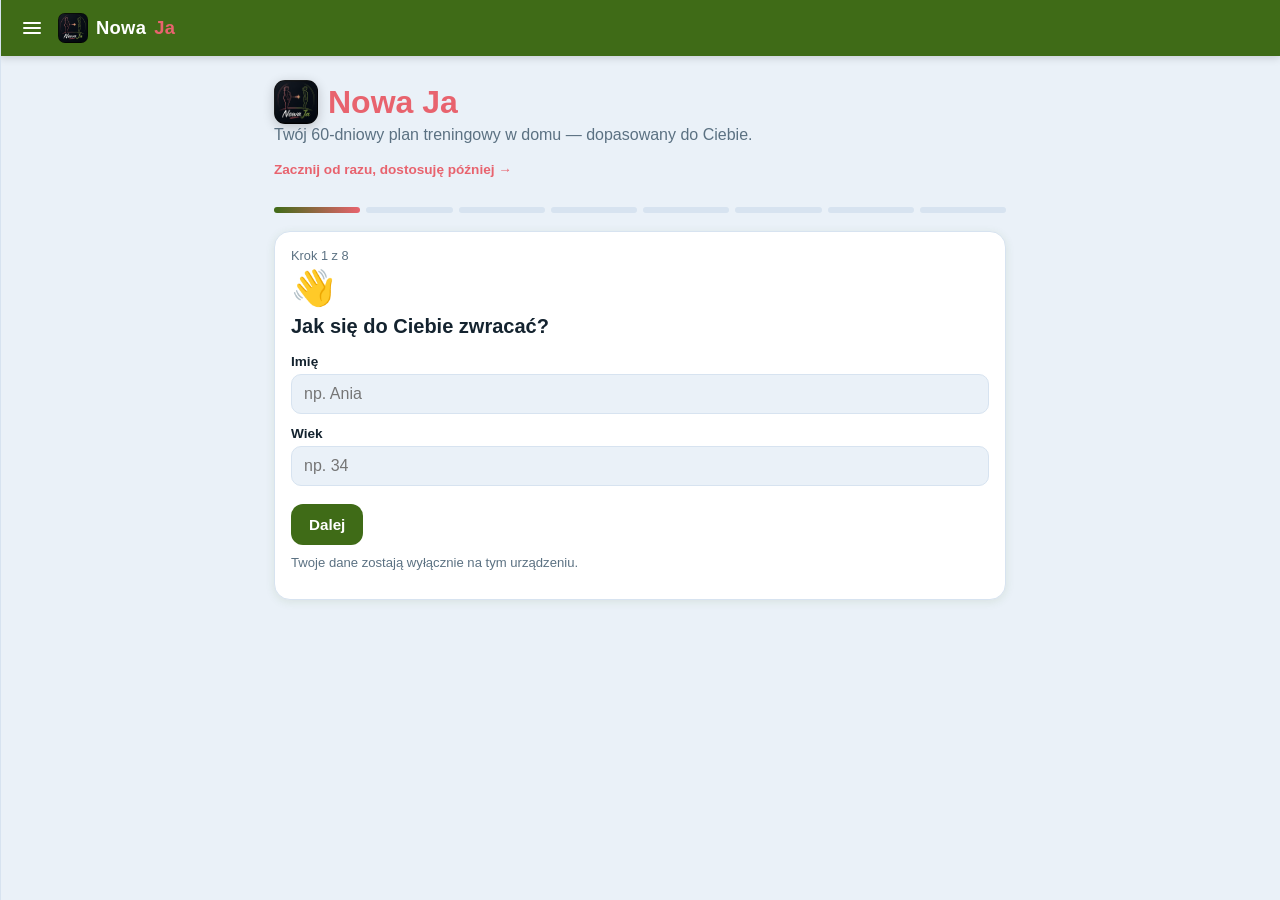
==== commit a5e99e12: "Dodaj etap 3.2 planu ulepszeń: sprawdzian formy przez kamerę (lokalnie), głębsza adaptacja fazy prog" ====
--- a/app.html
+++ b/app.html
@@ -84,6 +84,7 @@
 <script src="js/voice.js"></script>
 <script src="js/music.js"></script>
 <script src="js/workout.js"></script>
+<script src="js/poseCheck.js"></script>
 <script src="data/content.js"></script>
 <script src="js/app.js"></script>
 <script>
--- a/css/styles.css
+++ b/css/styles.css
@@ -221,6 +221,16 @@
 .hero.card .pill { background: rgba(255,255,255,0.22); }
 .hero.card .pill-outline { border-color: rgba(255,255,255,0.5); color: #fff; }
 .hero.card .btn.primary { background: #fff; color: var(--navy); box-shadow: 0 4px 14px rgba(0,0,0,0.18); }
+.hero.card .btn.ghost { background: rgba(255,255,255,0.12); border-color: rgba(255,255,255,0.5); color: #fff; }
+
+.form-check-root { padding: 16px; max-width: 480px; margin: 0 auto; }
+.form-check-video-wrap {
+  position: relative; width: 100%; aspect-ratio: 3 / 4;
+  background: #000; border-radius: var(--radius); overflow: hidden; margin-bottom: 12px;
+}
+.form-check-video-wrap video, .form-check-video-wrap canvas {
+  position: absolute; inset: 0; width: 100%; height: 100%; object-fit: cover;
+}
 .hero.card .done-badge { color: #cdf7d8; }
 
 .pill {
@@ -279,7 +289,7 @@
 .progress-bar { flex: 1; height: 10px; border-radius: 999px; background: var(--border); overflow: hidden; }
 .progress-bar-fill { height: 100%; background: linear-gradient(90deg, var(--navy), var(--gold)); }
 
-.quick-links { display: grid; grid-template-columns: repeat(3, 1fr); gap: 10px; margin-top: 4px; }
+.quick-links { display: grid; grid-template-columns: repeat(auto-fit, minmax(90px, 1fr)); gap: 10px; margin-top: 4px; }
 .quick-link {
   background: var(--surface);
   border: 1px solid var(--border);
@@ -295,9 +305,23 @@
 .qi { display: block; font-size: 1.4rem; margin-bottom: 4px; }
 
 .onboard { padding-top: 10px; }
-.onboard h1 { color: var(--navy); margin-bottom: 2px; }
+.onboard-brand { display: flex; align-items: center; gap: 10px; margin-bottom: 2px; }
+.onboard-brand img { width: 44px; height: 44px; border-radius: 11px; box-shadow: 0 3px 12px rgba(0,0,0,0.2); }
+.onboard h1 { color: var(--navy); margin: 0; }
 [data-theme="dark"] .onboard h1, [data-theme="auto"] .onboard h1 { color: var(--gold); }
 .tagline { color: var(--text-muted); margin-top: 0; }
+.onboard-quickstart {
+  background: none; border: none; color: var(--navy); font-weight: 700;
+  font-size: 0.85rem; padding: 0; margin-bottom: 14px; cursor: pointer;
+}
+[data-theme="dark"] .onboard-quickstart, [data-theme="auto"] .onboard-quickstart { color: var(--gold); }
+
+.onboard-progress { display: flex; gap: 6px; margin: 16px 0 18px; }
+.onboard-progress-seg {
+  flex: 1; height: 6px; border-radius: 999px; background: var(--border);
+  transition: background 0.3s ease;
+}
+.onboard-progress-seg.active { background: linear-gradient(90deg, var(--navy), var(--gold)); }
 
 .form label { display: block; font-size: 0.85rem; font-weight: 600; margin-bottom: 12px; }
 .form input, .form select { width: 100%; margin-top: 5px; padding: 10px 12px; border-radius: 10px; border: 1px solid var(--border); background: var(--bg); color: var(--text); font-size: 1rem; }
@@ -310,25 +334,46 @@
 .chip-choice { display: inline-flex; }
 .chip-choice input { position: absolute; opacity: 0; width: 1px; height: 1px; }
 .chip-choice label {
-  border: 1px solid var(--navy);
-  background: transparent;
-  color: var(--navy);
-  border-radius: 999px;
-  padding: 8px 14px;
-  font-size: 0.85rem;
+  border: 1.5px solid var(--border);
+  background: var(--surface);
+  color: var(--text);
+  border-radius: 12px;
+  padding: 11px 16px;
+  font-size: 0.9rem;
   font-weight: 600;
   cursor: pointer;
-  display: inline-block;
+  display: inline-flex;
+  align-items: center;
+  gap: 6px;
   -webkit-user-select: none;
   user-select: none;
-}
-[data-theme="dark"] .chip-choice label, [data-theme="auto"] .chip-choice label { border-color: var(--gold); color: var(--gold); }
-.chip-choice input:checked + label { background: var(--navy); color: #fff; }
-[data-theme="dark"] .chip-choice input:checked + label, [data-theme="auto"] .chip-choice input:checked + label { background: var(--gold); color: #2A0A0E; }
+  transition: transform 0.12s ease, border-color 0.15s ease, background 0.15s ease, box-shadow 0.15s ease;
+}
+.chip-choice label::before {
+  content: '';
+  width: 16px; height: 16px; border-radius: 50%; flex-shrink: 0;
+  border: 1.5px solid var(--border); box-sizing: border-box;
+  transition: background 0.15s ease, border-color 0.15s ease;
+}
+.chip-choice input:checked + label::before {
+  background: var(--navy);
+  border-color: var(--navy);
+  box-shadow: inset 0 0 0 3px var(--surface);
+}
+[data-theme="dark"] .chip-choice input:checked + label::before, [data-theme="auto"] .chip-choice input:checked + label::before { background: var(--gold); border-color: var(--gold); }
+.chip-choice input:checked + label { border-color: var(--navy); background: color-mix(in srgb, var(--navy) 10%, var(--surface)); box-shadow: 0 2px 8px color-mix(in srgb, var(--navy) 25%, transparent); }
+[data-theme="dark"] .chip-choice input:checked + label, [data-theme="auto"] .chip-choice input:checked + label { border-color: var(--gold); background: color-mix(in srgb, var(--gold) 14%, var(--surface)); }
+.chip-choice label:active { transform: scale(0.96); }
 .chip-choice input:focus-visible + label { outline: 2px solid var(--navy); outline-offset: 2px; }
-.chip-group { display: flex; flex-wrap: wrap; gap: 8px; margin: 6px 0 4px; }
+.chip-group { display: flex; flex-wrap: wrap; gap: 9px; margin: 6px 0 4px; }
 
 .onboard-step-label { font-size: 0.8rem; color: var(--text-muted); margin-bottom: 4px; }
+.onboard-step-icon { display: block; font-size: 2.2rem; margin-bottom: 6px; }
+.onboard-step-title { font-size: 1.25rem; margin: 0 0 16px; }
+@media (prefers-reduced-motion: no-preference) {
+  .onboard-step:not([hidden]) { animation: onboardStepIn 0.32s cubic-bezier(.16,.8,.3,1); }
+  @keyframes onboardStepIn { from { opacity: 0; transform: translateX(14px); } to { opacity: 1; transform: translateX(0); } }
+}
 .onboard-field-label { font-weight: 700; font-size: 0.9rem; margin: 14px 0 2px; display: block; }
 .onboard-nav { display: flex; justify-content: space-between; gap: 10px; margin-top: 18px; }
 .consent-box { border-left: 4px solid var(--gold); background: var(--bg); border-radius: 10px; padding: 14px; margin: 10px 0; }
@@ -566,6 +611,7 @@
 .group-B { background: #2f8f4e; }
 .group-C { background: #c0392b; }
 .group-D { background: #8e6fce; }
+.group-E { background: var(--gold); color: #2A0A0E; }
 .lib-name { font-weight: 600; font-size: 0.88rem; }
 .lib-muscle { font-size: 0.75rem; }
 
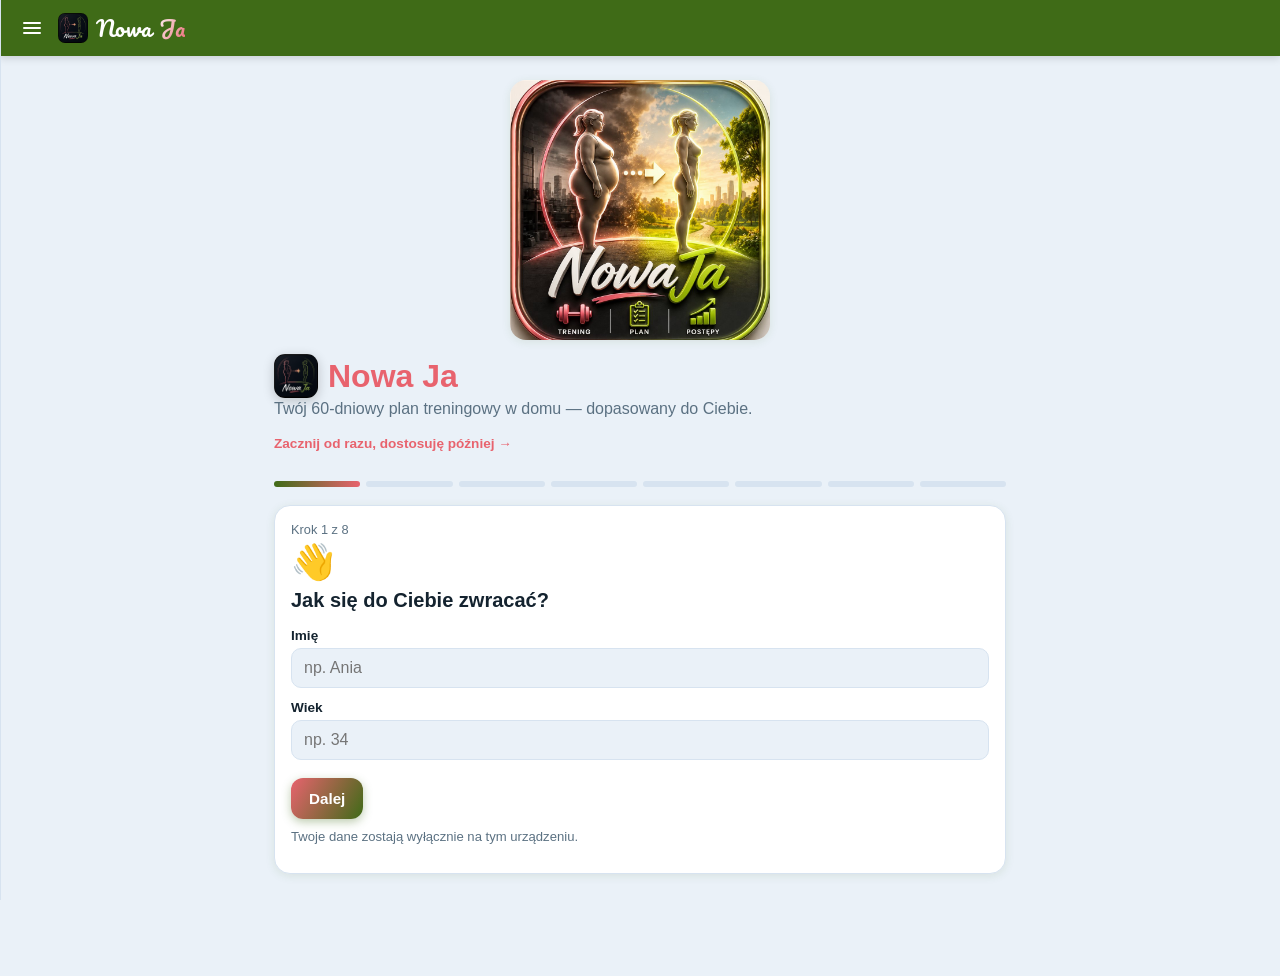
==== commit 62a18fc6: "Usuń podwójne logo na landing page, nowy krój dla wordmarku, przebuduj hero i dodaj prawa autorskie " ====
--- a/app.html
+++ b/app.html
@@ -29,6 +29,9 @@
 <meta name="twitter:card" content="summary_large_image">
 <meta name="twitter:image" content="https://nowa-ja.vercel.app/assets/og-image.png">
 
+<link rel="preconnect" href="https://fonts.googleapis.com">
+<link rel="preconnect" href="https://fonts.gstatic.com" crossorigin>
+<link href="https://fonts.googleapis.com/css2?family=Pacifico&display=swap" rel="stylesheet">
 <link rel="stylesheet" href="css/styles.css">
 </head>
 <body>
--- a/css/styles.css
+++ b/css/styles.css
@@ -84,8 +84,13 @@
 }
 
 .header-left { display: flex; align-items: center; gap: 10px; min-width: 0; }
-.brand { display: inline-flex; align-items: center; gap: 8px; font-weight: 800; font-size: 1.15rem; letter-spacing: 0.3px; }
-.brand span { color: var(--gold); }
+.brand { display: inline-flex; align-items: center; gap: 8px; font-family: 'Pacifico', cursive; font-weight: 400; font-size: 1.35rem; letter-spacing: 0.3px; }
+/* Gradient białe→koralowe, nie zielone — .brand żyje na nagłówku o tle var(--navy) (zielonym),
+   więc zielony koniec gradientu zlewałby się z tłem. */
+.brand span {
+  background: linear-gradient(120deg, #fff 0%, var(--gold) 100%);
+  -webkit-background-clip: text; background-clip: text; color: transparent;
+}
 .brand-logo { width: 30px; height: 30px; border-radius: 7px; display: block; }
 
 .icon-btn-plain {
@@ -270,7 +275,7 @@
   background: var(--border);
   color: var(--text);
 }
-.btn.primary { background: var(--navy); color: #fff; }
+.btn.primary { background: linear-gradient(120deg, var(--gold) 0%, var(--navy) 100%); color: #fff; box-shadow: 0 3px 10px color-mix(in srgb, var(--navy) 35%, transparent); }
 .btn.secondary { background: var(--gold); color: #2A0A0E; }
 .btn.ghost { background: transparent; border: 1px solid var(--border); }
 .btn.danger { background: var(--danger); color: #fff; }
@@ -288,6 +293,27 @@
 .progress-mini-row { display: flex; align-items: center; gap: 10px; margin-bottom: 6px; }
 .progress-bar { flex: 1; height: 10px; border-radius: 999px; background: var(--border); overflow: hidden; }
 .progress-bar-fill { height: 100%; background: linear-gradient(90deg, var(--navy), var(--gold)); }
+
+/* ---------- Stat grid (Dziś) — bento-style cards z ikoną/pierścieniem ---------- */
+.stat-grid { display: grid; grid-template-columns: repeat(3, 1fr); gap: 10px; margin-bottom: 14px; }
+.stat-card {
+  background: var(--surface); border: 1px solid var(--border); border-radius: var(--radius);
+  padding: 14px 8px 12px; box-shadow: var(--shadow); text-align: center;
+  display: flex; flex-direction: column; align-items: center; gap: 4px; min-width: 0;
+}
+.stat-card-icon {
+  width: 34px; height: 34px; border-radius: 50%; display: flex; align-items: center; justify-content: center;
+  font-size: 1.05rem; margin-bottom: 2px; background: color-mix(in srgb, var(--gold) 16%, transparent);
+}
+.stat-card.accent-program .stat-ring-wrap { margin-bottom: 2px; }
+.stat-card-value { font-size: 1.5rem; font-weight: 800; line-height: 1; color: var(--text); }
+.stat-card-label { font-size: 0.68rem; color: var(--text-muted); line-height: 1.2; }
+.stat-ring-wrap { position: relative; width: 60px; height: 60px; }
+.stat-ring-wrap .progress-ring circle:last-child { transition: stroke-dashoffset 0.6s ease-out; }
+.stat-ring-value {
+  position: absolute; inset: 0; display: flex; align-items: center; justify-content: center;
+  font-size: 0.92rem; font-weight: 800; color: var(--text);
+}
 
 .quick-links { display: grid; grid-template-columns: repeat(auto-fit, minmax(90px, 1fr)); gap: 10px; margin-top: 4px; }
 .quick-link {
@@ -305,6 +331,8 @@
 .qi { display: block; font-size: 1.4rem; margin-bottom: 4px; }
 
 .onboard { padding-top: 10px; }
+.onboard-hero-image { max-width: 260px; margin: 0 auto 14px; border-radius: var(--radius); overflow: hidden; box-shadow: var(--shadow); }
+.onboard-hero-image img { display: block; width: 100%; height: auto; }
 .onboard-brand { display: flex; align-items: center; gap: 10px; margin-bottom: 2px; }
 .onboard-brand img { width: 44px; height: 44px; border-radius: 11px; box-shadow: 0 3px 12px rgba(0,0,0,0.2); }
 .onboard h1 { color: var(--navy); margin: 0; }
@@ -666,7 +694,7 @@
 /* ---------- Entrance animation for cards + gentle button feedback ---------- */
 @media (prefers-reduced-motion: no-preference) {
   @keyframes cardIn { from { opacity: 0; transform: translateY(10px); } to { opacity: 1; transform: translateY(0); } }
-  #app > .card, #app > section.card, #app > .hero, #app > .quick-links, #app > .badge-toast {
+  #app > .card, #app > section.card, #app > .hero, #app > .quick-links, #app > .stat-grid, #app > .badge-toast {
     animation: cardIn 0.35s cubic-bezier(.16,.8,.3,1) backwards;
   }
   #app > *:nth-child(1) { animation-delay: 0s; }
@@ -708,12 +736,28 @@
 .badge-toast-row span { display: block; font-size: 0.76rem; color: var(--text-muted); }
 
 /* ---------- Badges grid (Postępy) ---------- */
-.badge-grid { display: grid; grid-template-columns: repeat(auto-fill, minmax(78px, 1fr)); gap: 10px; margin-top: 10px; }
-.badge-item { text-align: center; padding: 10px 4px; border-radius: 12px; background: var(--bg); opacity: 0.4; }
-.badge-item.earned { opacity: 1; background: linear-gradient(160deg, rgba(201,162,39,0.15), transparent); }
-.badge-item-icon { font-size: 1.6rem; }
-.badge-item-name { font-size: 0.68rem; margin-top: 4px; color: var(--text-muted); line-height: 1.2; }
+.badge-grid { display: grid; grid-template-columns: repeat(auto-fill, minmax(78px, 1fr)); gap: 12px 10px; margin-top: 10px; }
+.badge-item { text-align: center; display: flex; flex-direction: column; align-items: center; gap: 6px; opacity: 0.45; }
+.badge-item.earned { opacity: 1; }
+.badge-item-icon-wrap {
+  width: 52px; height: 52px; border-radius: 50%; display: flex; align-items: center; justify-content: center;
+  background: var(--bg); border: 2px solid var(--border); transition: transform 0.15s ease;
+}
+.badge-item.earned .badge-item-icon-wrap {
+  border-color: var(--gold); background: linear-gradient(160deg, color-mix(in srgb, var(--gold) 22%, var(--surface)), var(--surface));
+  box-shadow: 0 3px 12px color-mix(in srgb, var(--gold) 35%, transparent);
+}
+.badge-item-icon { font-size: 1.5rem; }
+.badge-item-name { font-size: 0.68rem; color: var(--text-muted); line-height: 1.2; }
 .badge-item.earned .badge-item-name { color: var(--text); font-weight: 600; }
+
+/* ---------- Karta postępu programu (Postępy) — pierścień + statystyki ---------- */
+.progress-hero-card { display: flex; flex-wrap: wrap; align-items: center; gap: 14px; }
+.stat-ring-wrap-lg { width: 88px; height: 88px; flex-shrink: 0; }
+.stat-ring-value-lg { font-size: 1.25rem; }
+.progress-hero-info { display: flex; flex-direction: column; gap: 2px; }
+.progress-hero-info strong { font-size: 1.05rem; }
+.progress-hero-card .btn-row { width: 100%; }
 
 /* ---------- Readiness / difficulty suggestion cards ---------- */
 .readiness-score { display: flex; align-items: baseline; gap: 6px; margin: 4px 0 8px; }
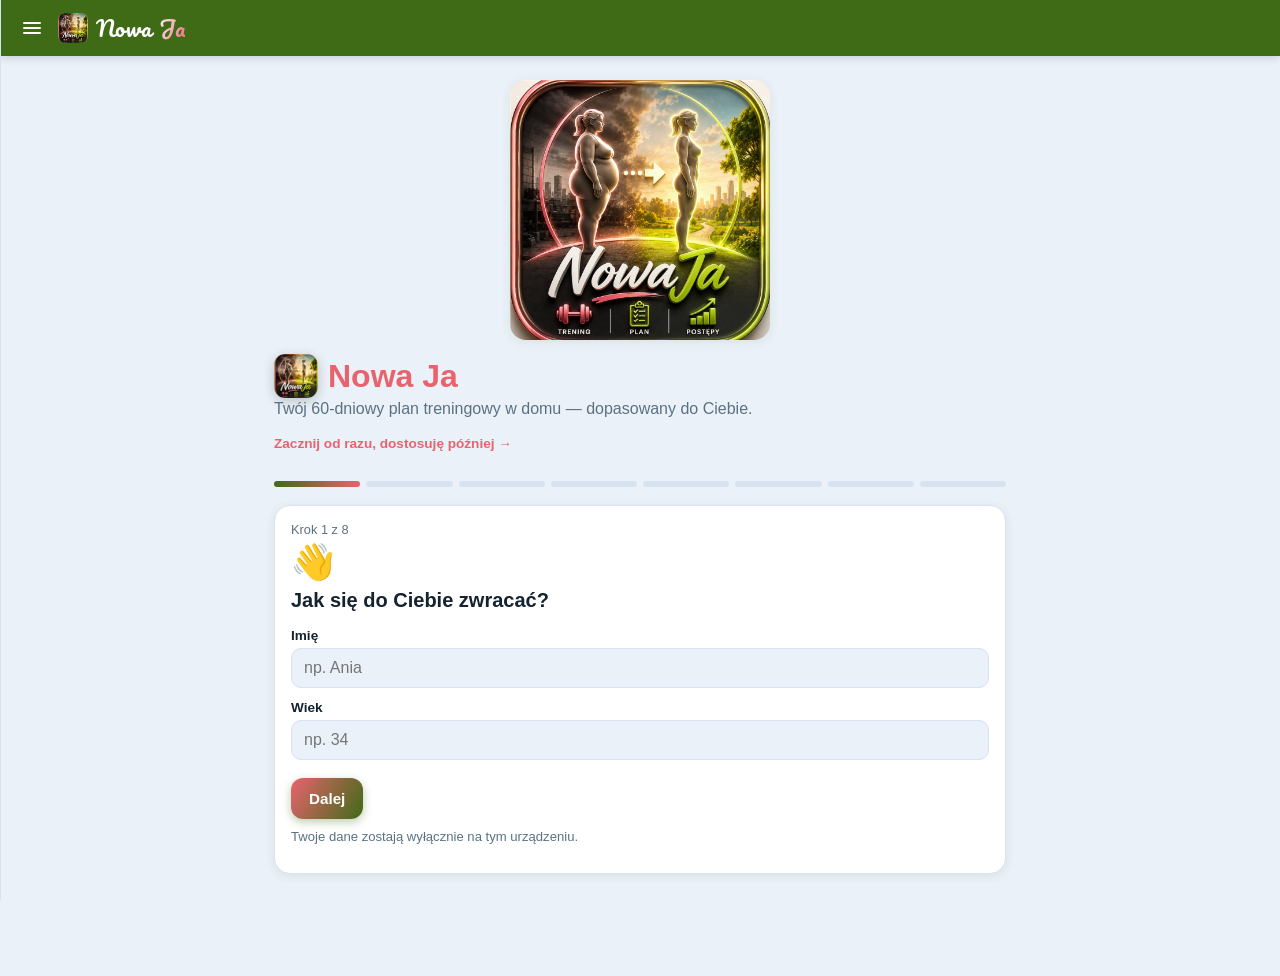
==== commit 374e5226: "Usun stare czarne logo z calej apki (header, onboarding, share/certyfikat), zastap nowym motywem; wy" ====
--- a/app.html
+++ b/app.html
@@ -40,7 +40,7 @@
     <button type="button" id="sidebar-toggle" class="icon-btn-plain" data-action="toggle-sidebar" aria-label="Menu" aria-expanded="false" aria-controls="sidebar">
       <svg viewBox="0 0 24 24" fill="none" stroke="currentColor" stroke-width="2" stroke-linecap="round"><path d="M4 7h16M4 12h16M4 17h16"/></svg>
     </button>
-    <a href="#/today" class="brand"><img src="icons/icon-192.png" alt="" class="brand-logo">Nowa <span>Ja</span></a>
+    <a href="#/today" class="brand"><img src="assets/brand-transformation.jpg" alt="" class="brand-logo">Nowa <span>Ja</span></a>
   </div>
   <a href="#/settings" class="header-profile" id="active-profile-name">…</a>
 </header>
--- a/css/styles.css
+++ b/css/styles.css
@@ -170,9 +170,12 @@
   padding-bottom: env(safe-area-inset-bottom);
   background: var(--surface);
   border-top: 1px solid var(--border);
+  border-radius: 22px 22px 0 0;
+  box-shadow: 0 -6px 24px rgba(20, 35, 47, 0.10);
   display: flex;
   z-index: 20;
 }
+[data-theme="dark"] #nav, [data-theme="auto"] #nav { box-shadow: 0 -6px 24px rgba(0, 0, 0, 0.3); }
 
 #nav a {
   flex: 1;
@@ -181,15 +184,27 @@
   flex-direction: column;
   align-items: center;
   justify-content: center;
-  gap: 2px;
-  font-size: 0.7rem;
+  gap: 3px;
+  font-size: 0.68rem;
   color: var(--text-muted);
 }
 
 #nav a.active { color: var(--navy); font-weight: 700; }
 [data-theme="dark"] #nav a.active,
 [data-theme="auto"] #nav a.active { color: var(--gold); }
-.nav-icon { font-size: 1.25rem; }
+.nav-icon {
+  font-size: 1.1rem;
+  width: 32px; height: 32px;
+  display: flex; align-items: center; justify-content: center;
+  border-radius: 50%;
+  transition: background 0.18s ease, transform 0.18s ease;
+}
+#nav a.active .nav-icon {
+  background: color-mix(in srgb, var(--navy) 16%, transparent);
+  transform: translateY(-1px);
+}
+[data-theme="dark"] #nav a.active .nav-icon,
+[data-theme="auto"] #nav a.active .nav-icon { background: color-mix(in srgb, var(--gold) 20%, transparent); }
 
 .card {
   background: var(--surface);
@@ -222,6 +237,13 @@
   pointer-events: none;
 }
 .hero.card h2 { color: #fff; font-size: 1.5rem; }
+.hero-greeting { display: flex; align-items: center; gap: 10px; margin-bottom: 8px; }
+.hero-avatar {
+  width: 34px; height: 34px; border-radius: 50%; flex-shrink: 0;
+  background: rgba(255,255,255,0.22); color: #fff;
+  display: flex; align-items: center; justify-content: center;
+  font-weight: 800; font-size: 0.95rem;
+}
 .hero.card .muted { color: rgba(255,255,255,0.8); }
 .hero.card .pill { background: rgba(255,255,255,0.22); }
 .hero.card .pill-outline { border-color: rgba(255,255,255,0.5); color: #fff; }
@@ -314,6 +336,33 @@
   position: absolute; inset: 0; display: flex; align-items: center; justify-content: center;
   font-size: 0.92rem; font-weight: 800; color: var(--text);
 }
+.stat-grid-4 { grid-template-columns: repeat(4, 1fr); }
+.stat-card.accent-water .stat-card-icon { background: color-mix(in srgb, #3a7bd5 16%, transparent); }
+.stat-card.accent-flame { background: color-mix(in srgb, var(--gold) 7%, var(--surface)); }
+.stat-card.accent-program { background: color-mix(in srgb, var(--navy) 7%, var(--surface)); }
+.stat-card.accent-readiness { background: color-mix(in srgb, var(--success) 7%, var(--surface)); }
+.stat-card.accent-water { background: color-mix(in srgb, #3a7bd5 7%, var(--surface)); }
+@media (max-width: 420px) {
+  .stat-grid-4 { grid-template-columns: repeat(2, 1fr); }
+}
+
+/* ---------- Mapa programu (Postępy) — 60 dni na jednym ekranie ---------- */
+.heatmap-grid { display: grid; grid-template-columns: repeat(10, 1fr); gap: 5px; margin-top: 10px; }
+.heatmap-cell { aspect-ratio: 1; border-radius: 5px; display: block; background: var(--bg); }
+.heatmap-done { background: var(--success); }
+.heatmap-today { background: var(--surface); border: 2px solid var(--navy); }
+.heatmap-missed { background: color-mix(in srgb, var(--danger) 55%, transparent); }
+.heatmap-rest { background: var(--border); }
+.heatmap-future { background: var(--bg); border: 1px solid var(--border); }
+.heatmap-legend { display: flex; flex-wrap: wrap; gap: 10px 14px; margin-top: 12px; font-size: 0.72rem; color: var(--text-muted); }
+.heatmap-legend span { display: inline-flex; align-items: center; gap: 5px; }
+.heatmap-dot { width: 10px; height: 10px; border-radius: 3px; display: inline-block; }
+
+/* ---------- Narzędzia (Postępy) ---------- */
+.tools-grid { display: grid; grid-template-columns: repeat(auto-fit, minmax(180px, 1fr)); gap: 12px; margin-top: 10px; }
+.tool-card { background: var(--bg); border-radius: var(--radius); padding: 14px; }
+.tool-card-icon { font-size: 1.3rem; }
+.tool-card h4 { margin: 6px 0 8px; font-size: 0.92rem; }
 
 .quick-links { display: grid; grid-template-columns: repeat(auto-fit, minmax(90px, 1fr)); gap: 10px; margin-top: 4px; }
 .quick-link {
@@ -408,6 +457,9 @@
 
 /* Workout ("Trening teraz") full-screen mode */
 .workout-root { display: flex; flex-direction: column; min-height: calc(100vh - 56px - env(safe-area-inset-top)); padding: 6px 4px 20px; }
+.workout-media-row { display: flex; gap: 6px; padding: 4px; margin-bottom: 4px; }
+.workout-media-slot-item { flex: 1; min-width: 0; aspect-ratio: 4 / 3; border-radius: 10px; overflow: hidden; background: var(--bg); }
+.workout-media-slot-item img, .workout-media-slot-item video { width: 100%; height: 100%; object-fit: cover; display: block; }
 .workout-header { display: flex; align-items: center; justify-content: space-between; padding: 6px 4px 12px; }
 .workout-header-actions { display: flex; gap: 8px; }
 .icon-btn { background: var(--surface); border: 1px solid var(--border); border-radius: 999px; width: 40px; height: 40px; font-size: 1.1rem; cursor: pointer; color: var(--text); }
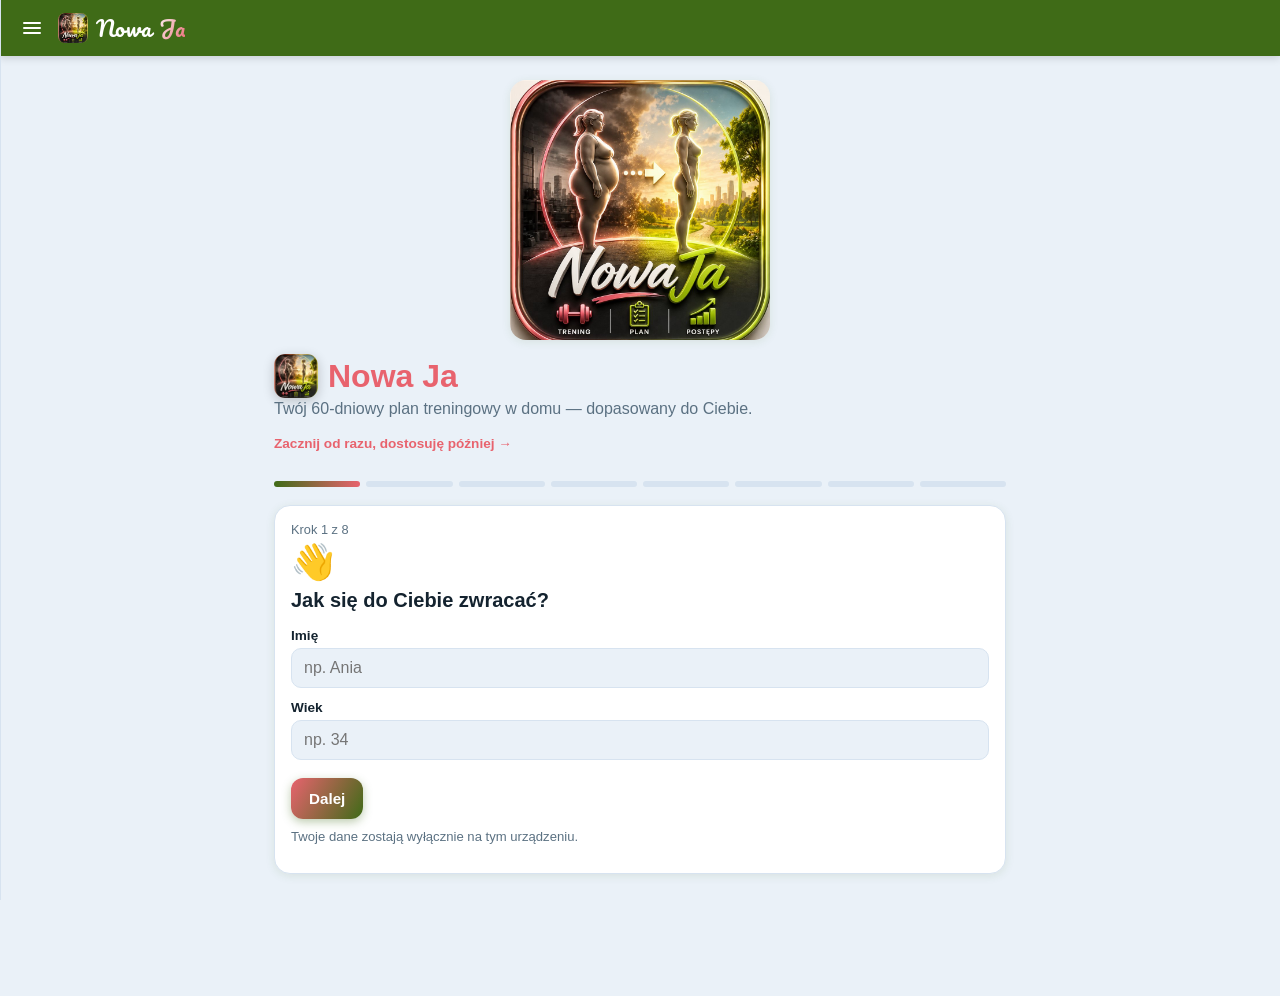
==== commit 45b634fe: "Przebuduj panel uzytkownika (Dzis + Postepy) na ciemny kokpit wg zrzutow z designe/ - Ciemny motyw s" ====
--- a/app.html
+++ b/app.html
@@ -67,11 +67,11 @@
 <main id="app"></main>
 
 <nav id="nav" aria-label="Nawigacja główna">
-  <a href="#/today" data-route="today"><span class="nav-icon">🏠</span><span>Dziś</span></a>
-  <a href="#/schedule" data-route="schedule"><span class="nav-icon">📅</span><span>Plan</span></a>
-  <a href="#/library" data-route="library"><span class="nav-icon">📚</span><span>Ćwiczenia</span></a>
-  <a href="#/progress" data-route="progress"><span class="nav-icon">📈</span><span>Postępy</span></a>
-  <a href="#/more" data-route="more"><span class="nav-icon">⚙️</span><span>Więcej</span></a>
+  <a href="#/today" data-route="today"><span class="nav-icon"><svg viewBox="0 0 24 24" fill="none" stroke="currentColor" stroke-width="2" stroke-linecap="round" stroke-linejoin="round"><path d="m3 9 9-7 9 7v11a2 2 0 0 1-2 2H5a2 2 0 0 1-2-2z"/><path d="M9 22V12h6v10"/></svg></span><span>Dziś</span></a>
+  <a href="#/schedule" data-route="schedule"><span class="nav-icon"><svg viewBox="0 0 24 24" fill="none" stroke="currentColor" stroke-width="2" stroke-linecap="round" stroke-linejoin="round"><path d="M8 2v4M16 2v4"/><rect width="18" height="18" x="3" y="4" rx="2"/><path d="M3 10h18"/></svg></span><span>Plan</span></a>
+  <a href="#/library" data-route="library"><span class="nav-icon"><svg viewBox="0 0 24 24" fill="none" stroke="currentColor" stroke-width="2" stroke-linecap="round" stroke-linejoin="round"><path d="M12 7v14"/><path d="M3 18a1 1 0 0 1-1-1V4a1 1 0 0 1 1-1h5a4 4 0 0 1 4 4 4 4 0 0 1 4-4h5a1 1 0 0 1 1 1v13a1 1 0 0 1-1 1h-6a3 3 0 0 0-3 3 3 3 0 0 0-3-3z"/></svg></span><span>Ćwiczenia</span></a>
+  <a href="#/progress" data-route="progress"><span class="nav-icon"><svg viewBox="0 0 24 24" fill="none" stroke="currentColor" stroke-width="2" stroke-linecap="round" stroke-linejoin="round"><path d="M16 7h6v6"/><path d="m22 7-8.5 8.5-5-5L2 17"/></svg></span><span>Postępy</span></a>
+  <a href="#/more" data-route="more"><span class="nav-icon"><svg viewBox="0 0 24 24" fill="none" stroke="currentColor" stroke-width="2" stroke-linecap="round" stroke-linejoin="round"><rect width="7" height="7" x="3" y="3" rx="1"/><rect width="7" height="7" x="14" y="3" rx="1"/><rect width="7" height="7" x="14" y="14" rx="1"/><rect width="7" height="7" x="3" y="14" rx="1"/></svg></span><span>Więcej</span></a>
 </nav>
 
 <div id="timer-modal" class="modal-overlay" hidden>
--- a/css/styles.css
+++ b/css/styles.css
@@ -61,7 +61,7 @@
 
 body {
   padding-top: calc(56px + env(safe-area-inset-top));
-  padding-bottom: calc(64px + env(safe-area-inset-bottom));
+  padding-bottom: calc(84px + env(safe-area-inset-bottom));
   min-height: 100vh;
 }
 
@@ -165,17 +165,21 @@
 
 #nav {
   position: fixed;
-  bottom: 0; left: 0; right: 0;
-  height: calc(64px + env(safe-area-inset-bottom));
-  padding-bottom: env(safe-area-inset-bottom);
-  background: var(--surface);
-  border-top: 1px solid var(--border);
-  border-radius: 22px 22px 0 0;
-  box-shadow: 0 -6px 24px rgba(20, 35, 47, 0.10);
+  bottom: calc(10px + env(safe-area-inset-bottom));
+  left: 12px; right: 12px;
+  max-width: 616px;
+  margin: 0 auto;
+  height: 62px;
+  background: color-mix(in srgb, var(--surface) 92%, transparent);
+  -webkit-backdrop-filter: saturate(1.4) blur(14px);
+  backdrop-filter: saturate(1.4) blur(14px);
+  border: 1px solid var(--border);
+  border-radius: 22px;
+  box-shadow: 0 12px 34px rgba(20, 35, 47, 0.16), inset 0 1px 0 rgba(255, 255, 255, 0.04);
   display: flex;
   z-index: 20;
 }
-[data-theme="dark"] #nav, [data-theme="auto"] #nav { box-shadow: 0 -6px 24px rgba(0, 0, 0, 0.3); }
+[data-theme="dark"] #nav, [data-theme="auto"] #nav { box-shadow: 0 14px 40px rgba(0, 0, 0, 0.45); }
 
 #nav a {
   flex: 1;
@@ -184,8 +188,9 @@
   flex-direction: column;
   align-items: center;
   justify-content: center;
-  gap: 3px;
-  font-size: 0.68rem;
+  gap: 4px;
+  font-size: 0.64rem;
+  font-weight: 600;
   color: var(--text-muted);
 }
 
@@ -193,12 +198,12 @@
 [data-theme="dark"] #nav a.active,
 [data-theme="auto"] #nav a.active { color: var(--gold); }
 .nav-icon {
-  font-size: 1.1rem;
-  width: 32px; height: 32px;
+  width: 38px; height: 30px;
   display: flex; align-items: center; justify-content: center;
-  border-radius: 50%;
+  border-radius: 999px;
   transition: background 0.18s ease, transform 0.18s ease;
 }
+.nav-icon svg { width: 21px; height: 21px; }
 #nav a.active .nav-icon {
   background: color-mix(in srgb, var(--navy) 16%, transparent);
   transform: translateY(-1px);
@@ -746,15 +751,16 @@
 /* ---------- Entrance animation for cards + gentle button feedback ---------- */
 @media (prefers-reduced-motion: no-preference) {
   @keyframes cardIn { from { opacity: 0; transform: translateY(10px); } to { opacity: 1; transform: translateY(0); } }
-  #app > .card, #app > section.card, #app > .hero, #app > .quick-links, #app > .stat-grid, #app > .badge-toast {
+  #app > .card, #app > section.card, #app > .hero, #app > .quick-links, #app > .stat-grid, #app > .badge-toast,
+  .dash > * {
     animation: cardIn 0.35s cubic-bezier(.16,.8,.3,1) backwards;
   }
-  #app > *:nth-child(1) { animation-delay: 0s; }
-  #app > *:nth-child(2) { animation-delay: 0.04s; }
-  #app > *:nth-child(3) { animation-delay: 0.08s; }
-  #app > *:nth-child(4) { animation-delay: 0.12s; }
-  #app > *:nth-child(5) { animation-delay: 0.16s; }
-  #app > *:nth-child(n+6) { animation-delay: 0.2s; }
+  #app > *:nth-child(1), .dash > *:nth-child(1) { animation-delay: 0s; }
+  #app > *:nth-child(2), .dash > *:nth-child(2) { animation-delay: 0.04s; }
+  #app > *:nth-child(3), .dash > *:nth-child(3) { animation-delay: 0.08s; }
+  #app > *:nth-child(4), .dash > *:nth-child(4) { animation-delay: 0.12s; }
+  #app > *:nth-child(5), .dash > *:nth-child(5) { animation-delay: 0.16s; }
+  #app > *:nth-child(n+6), .dash > *:nth-child(n+6) { animation-delay: 0.2s; }
   .btn { transition: transform 0.12s ease; }
   .btn:active { transform: scale(0.97); }
 }
@@ -784,6 +790,7 @@
 .badge-toast.show { opacity: 1; transform: translateX(-50%) translateY(0); }
 .badge-toast-row { display: flex; align-items: center; gap: 10px; padding: 4px 0; }
 .badge-toast-icon { font-size: 1.6rem; flex-shrink: 0; }
+.badge-toast-icon-img { width: 34px; height: 34px; object-fit: cover; border-radius: 50%; flex-shrink: 0; }
 .badge-toast-row strong { display: block; font-size: 0.88rem; }
 .badge-toast-row span { display: block; font-size: 0.76rem; color: var(--text-muted); }
 
@@ -800,6 +807,7 @@
   box-shadow: 0 3px 12px color-mix(in srgb, var(--gold) 35%, transparent);
 }
 .badge-item-icon { font-size: 1.5rem; }
+.badge-item-icon-img { width: 100%; height: 100%; object-fit: cover; border-radius: 50%; }
 .badge-item-name { font-size: 0.68rem; color: var(--text-muted); line-height: 1.2; }
 .badge-item.earned .badge-item-name { color: var(--text); font-weight: 600; }
 
@@ -842,3 +850,224 @@
 .cal-cell.cal-missed { background: rgba(192, 57, 43, 0.14); }
 .cal-cell.cal-future { background: var(--bg); }
 .cal-legend { display: flex; flex-wrap: wrap; gap: 10px; margin-top: 12px; font-size: 0.72rem; color: var(--text-muted); }
+
+/* ============================================================
+   PANEL / KOKPIT UŻYTKOWNIKA (Dziś + Postępy)
+   Ciemny motyw scalony z referencji w /designe:
+   granatowa baza (zrzut 211) + gradientowe karty i mini data-viz
+   (205–210) + brandowa zieleń/koral jako akcenty.
+   Aktywny tylko gdy <body class="view-dash">.
+   ============================================================ */
+body.view-dash {
+  --bg: #0b1220;
+  --surface: #151f34;
+  --surface-2: #1c2842;
+  --border: #2a3a5c;
+  --text: #eef3fb;
+  --text-muted: #9db0d0;
+  --navy: #8f7bff;            /* akcent „primary" w kokpicie (fiolet z zrzutów) */
+  --navy-dark: #7d67ff;
+  --shadow: 0 10px 30px rgba(0, 0, 0, 0.45);
+  --dash-violet: #8f7bff;
+  --dash-cyan: #33c4e3;
+  --dash-amber: #ffab4d;
+  --dash-green: #43c98a;
+  --dash-pink: #ff6f9c;
+  background: radial-gradient(1200px 500px at 50% -80px, #1a2947 0%, #0b1220 55%) fixed, #0b1220;
+  color: var(--text);
+}
+body.view-dash #app-header {
+  background: linear-gradient(120deg, #14213b 0%, #1b2c4d 100%);
+  box-shadow: 0 2px 18px rgba(0, 0, 0, 0.4);
+}
+body.view-dash #nav {
+  background: color-mix(in srgb, #16233c 88%, transparent);
+  border-color: #2b3c5e;
+  box-shadow: 0 16px 40px rgba(0, 0, 0, 0.55);
+}
+body.view-dash #active-profile-name { display: none; }
+body.view-dash #nav a { color: #8093b6; }
+body.view-dash #nav a.active { color: #fff; }
+body.view-dash #nav a.active .nav-icon { background: linear-gradient(140deg, var(--dash-violet), var(--dash-pink)); color: #fff; }
+
+/* ---- Ikony inline (monoline) ---- */
+.ico {
+  width: 1.05em; height: 1.05em; flex-shrink: 0;
+  display: inline-block; vertical-align: -0.16em;
+}
+.dash-card-title { display: flex; align-items: center; gap: 8px; }
+.dash-card-title .ico { width: 18px; height: 18px; color: var(--text-muted); vertical-align: 0; }
+.dash-stat-label { display: flex; align-items: center; gap: 6px; }
+.dash-stat-label .ico { width: 14px; height: 14px; color: var(--c, var(--dash-violet)); }
+.dash-tag .ico { width: 13px; height: 13px; margin-right: 5px; vertical-align: -0.12em; }
+.dash-cta .ico { width: 15px; height: 15px; }
+.dash-cta-ghost .ico { width: 14px; height: 14px; }
+.dash-sec a { display: inline-flex; align-items: center; gap: 4px; }
+.dash-sec a .ico { width: 14px; height: 14px; }
+.dash-links a .ico { width: 22px; height: 22px; color: var(--dash-violet); }
+body.view-dash .card {
+  background: linear-gradient(180deg, var(--surface) 0%, color-mix(in srgb, var(--surface) 82%, #0b1220) 100%);
+  border-color: var(--border);
+}
+body.view-dash .page-title { color: var(--text); }
+body.view-dash .link { color: #b7a9ff; }
+
+/* ---- Nagłówek kokpitu: powitanie + awatar ---- */
+.dash-head { display: flex; align-items: center; justify-content: space-between; gap: 12px; margin: 2px 0 14px; }
+.dash-hello { margin: 0; font-size: 1.5rem; font-weight: 800; letter-spacing: -0.01em; }
+.dash-hello .wave { font-weight: 400; }
+.dash-sub { margin: 3px 0 0; font-size: 0.85rem; color: var(--text-muted); }
+.dash-avatar {
+  width: 46px; height: 46px; border-radius: 50%; flex-shrink: 0;
+  display: flex; align-items: center; justify-content: center;
+  font-weight: 800; font-size: 1.15rem; color: #fff;
+  background: linear-gradient(140deg, var(--dash-violet), var(--dash-pink));
+  box-shadow: 0 6px 18px color-mix(in srgb, var(--dash-violet) 45%, transparent);
+}
+
+/* ---- Pasek tygodnia programu ---- */
+.dash-strip { display: grid; grid-template-columns: repeat(7, 1fr); gap: 6px; margin-bottom: 16px; }
+.dash-day {
+  display: flex; flex-direction: column; align-items: center; gap: 4px;
+  padding: 8px 0 7px; border-radius: 14px; text-decoration: none;
+  background: var(--surface); border: 1px solid var(--border); color: var(--text-muted);
+  font-size: 0.62rem; text-transform: uppercase; letter-spacing: 0.04em;
+}
+.dash-day b { font-size: 0.95rem; font-weight: 800; color: var(--text); }
+.dash-day.is-done { background: color-mix(in srgb, var(--dash-green) 20%, var(--surface)); border-color: transparent; color: #cdeede; }
+.dash-day.is-done b { color: #eafff4; }
+.dash-day.is-missed { opacity: 0.5; }
+.dash-day.is-rest { background: var(--surface-2); }
+.dash-day.is-today {
+  background: linear-gradient(150deg, var(--dash-violet), var(--dash-pink));
+  border-color: transparent; color: rgba(255,255,255,0.85);
+  box-shadow: 0 8px 22px color-mix(in srgb, var(--dash-violet) 40%, transparent);
+}
+.dash-day.is-today b { color: #fff; }
+
+/* ---- Hero: następny trening ---- */
+.dash-hero {
+  position: relative; overflow: hidden; border-radius: 22px; padding: 18px;
+  display: flex; gap: 14px; align-items: stretch;
+  background: linear-gradient(135deg, #6d4bff 0%, #a24bd8 55%, #ff5f8f 120%);
+  color: #fff; box-shadow: 0 18px 40px rgba(109, 75, 255, 0.35); margin-bottom: 18px;
+}
+.dash-hero.is-rest { background: linear-gradient(135deg, #2b8f6b 0%, #3f6b17 100%); box-shadow: 0 18px 40px rgba(63, 107, 23, 0.35); }
+.dash-hero.is-done { background: linear-gradient(135deg, #2f8f4e 0%, #1f6f8f 100%); box-shadow: 0 18px 40px rgba(31, 111, 143, 0.3); }
+.dash-hero-info { flex: 1; min-width: 0; display: flex; flex-direction: column; }
+.dash-tag {
+  align-self: flex-start; font-size: 0.62rem; font-weight: 800; letter-spacing: 0.09em;
+  text-transform: uppercase; padding: 4px 9px; border-radius: 999px;
+  background: rgba(255,255,255,0.22); margin-bottom: 8px;
+}
+.dash-hero h2 { margin: 0 0 4px; font-size: 1.32rem; line-height: 1.15; color: #fff; }
+.dash-hero-meta { margin: 0 0 auto; font-size: 0.8rem; color: rgba(255,255,255,0.82); }
+.dash-hero-actions { display: flex; gap: 8px; margin-top: 14px; flex-wrap: wrap; }
+.dash-cta {
+  display: inline-flex; align-items: center; gap: 6px; padding: 11px 18px; border-radius: 999px;
+  background: #fff; color: #4a2ea0; font-weight: 800; font-size: 0.9rem; text-decoration: none;
+  box-shadow: 0 6px 16px rgba(0,0,0,0.2);
+}
+.dash-cta-ghost {
+  display: inline-flex; align-items: center; gap: 6px; padding: 11px 15px; border-radius: 999px;
+  background: rgba(255,255,255,0.16); color: #fff; font-weight: 700; font-size: 0.85rem; text-decoration: none;
+  border: 1px solid rgba(255,255,255,0.4);
+}
+.dash-hero-ring {
+  position: relative; width: 92px; height: 92px; flex-shrink: 0;
+  display: flex; align-items: center; justify-content: center; align-self: center;
+}
+.dash-hero-ring .progress-ring circle:first-child { stroke: rgba(255,255,255,0.25); }
+.dash-hero-ring-val {
+  position: absolute; inset: 0; display: flex; flex-direction: column;
+  align-items: center; justify-content: center; color: #fff; line-height: 1;
+}
+.dash-hero-ring-val b { font-size: 1.5rem; font-weight: 800; }
+.dash-hero-ring-val span { font-size: 0.68rem; opacity: 0.8; margin-top: 2px; }
+
+/* ---- Nagłówek sekcji ---- */
+.dash-sec { display: flex; align-items: baseline; justify-content: space-between; margin: 4px 2px 10px; }
+.dash-sec h3 { margin: 0; font-size: 1.05rem; }
+.dash-sec a { font-size: 0.8rem; color: var(--text-muted); text-decoration: none; }
+
+/* ---- Siatka statystyk 2×2 ---- */
+.dash-stats { display: grid; grid-template-columns: repeat(2, 1fr); gap: 12px; margin-bottom: 16px; }
+.dash-stat {
+  position: relative; border-radius: 18px; padding: 13px 14px; min-height: 100px;
+  background: var(--surface); border: 1px solid var(--border);
+  display: flex; flex-direction: column; gap: 5px; overflow: hidden;
+}
+.dash-stat::before {
+  content: ''; position: absolute; inset: 0; opacity: 0.16; pointer-events: none;
+  background: radial-gradient(120px 90px at 100% 0%, var(--c, var(--dash-violet)), transparent 70%);
+}
+.dash-stat.accent-program { --c: var(--dash-violet); }
+.dash-stat.accent-streak  { --c: var(--dash-amber); }
+.dash-stat.accent-readiness { --c: var(--dash-green); }
+.dash-stat.accent-water   { --c: var(--dash-cyan); }
+.dash-stat-label { font-size: 0.72rem; color: var(--text-muted); text-transform: uppercase; letter-spacing: 0.05em; }
+.dash-stat-big { font-size: 1.9rem; font-weight: 800; line-height: 1; display: flex; align-items: baseline; gap: 5px; }
+.dash-stat-big small { font-size: 0.8rem; font-weight: 600; color: var(--text-muted); }
+.dash-stat-sub { font-size: 0.72rem; color: var(--text-muted); margin-top: auto; }
+.dash-stat-ringrow { display: flex; align-items: center; gap: 10px; margin-top: auto; }
+.dash-ring { position: relative; width: 56px; height: 56px; flex-shrink: 0; }
+.dash-ring .progress-ring circle:first-child { stroke: rgba(255, 255, 255, 0.12); }
+.dash-ring .dash-ring-val {
+  position: absolute; inset: 0; display: flex; align-items: center; justify-content: center;
+  font-size: 0.9rem; font-weight: 800; color: var(--text);
+}
+.dash-spark { display: flex; align-items: flex-end; gap: 4px; height: 26px; margin-top: auto; }
+.dash-spark i { flex: 1; background: var(--c, var(--dash-violet)); border-radius: 3px; min-height: 4px; opacity: 0.22; }
+.dash-spark i.on { opacity: 1; }
+.dash-glasses { display: flex; flex-wrap: wrap; gap: 4px; margin-top: 6px; }
+.dash-glasses i {
+  width: 13px; height: 17px; border-radius: 3px 3px 5px 5px;
+  border: 2px solid color-mix(in srgb, var(--dash-cyan) 55%, var(--border));
+}
+.dash-glasses i.full { background: var(--dash-cyan); border-color: var(--dash-cyan); }
+.dash-water-ctrl { display: flex; align-items: center; gap: 10px; margin-top: 8px; }
+.dash-water-ctrl button {
+  width: 28px; height: 28px; border-radius: 50%; border: 1px solid var(--border);
+  background: var(--surface-2); color: var(--text); font-size: 1rem; font-weight: 700; cursor: pointer;
+}
+.dash-water-ctrl b { font-size: 1.05rem; }
+
+/* ---- Segmentowany wybór (gotowość / jedzenie) ---- */
+.dash-seg { display: flex; gap: 6px; margin: 6px 0 2px; }
+.dash-seg button {
+  flex: 1; padding: 9px 4px; border-radius: 11px; cursor: pointer;
+  border: 1px solid var(--border); background: var(--surface-2); color: var(--text-muted);
+  font-size: 0.85rem; font-weight: 700;
+}
+.dash-seg button.is-on {
+  background: linear-gradient(140deg, var(--dash-violet), var(--dash-pink));
+  border-color: transparent; color: #fff;
+}
+.dash-field-label { font-size: 0.8rem; color: var(--text-muted); margin: 10px 0 0; }
+
+/* ---- Karta-podpowiedź (sugestia dostosowania / faza) ---- */
+.dash-hint { border-left: 3px solid var(--dash-amber); }
+.dash-hint .dash-card-title .ico { color: var(--dash-amber); }
+
+/* ---- Wykres słupkowy aktywności (Postępy) ---- */
+.dash-bars { display: flex; align-items: flex-end; gap: 7px; height: 120px; margin: 12px 0 4px; }
+.dash-bars .bar { flex: 1; display: flex; flex-direction: column; align-items: center; gap: 6px; height: 100%; justify-content: flex-end; }
+.dash-bars .bar span { font-size: 0.6rem; color: var(--text-muted); }
+.dash-bars .bar i {
+  width: 100%; border-radius: 6px 6px 3px 3px; min-height: 4px;
+  background: linear-gradient(180deg, var(--dash-violet), color-mix(in srgb, var(--dash-violet) 30%, transparent));
+}
+.dash-bars .bar.on i { background: linear-gradient(180deg, var(--dash-green), color-mix(in srgb, var(--dash-green) 25%, transparent)); }
+
+/* ---- Szybkie linki ---- */
+.dash-links { display: grid; grid-template-columns: repeat(3, 1fr); gap: 10px; margin-top: 4px; }
+.dash-links a {
+  display: flex; flex-direction: column; align-items: center; gap: 7px; padding: 15px 6px;
+  border-radius: 16px; background: var(--surface); border: 1px solid var(--border);
+  color: var(--text); font-size: 0.72rem; font-weight: 600; text-align: center; text-decoration: none;
+}
+
+@media (max-width: 360px) {
+  .dash-hero-thumb { width: 76px; }
+  .dash-hello { font-size: 1.3rem; }
+}
